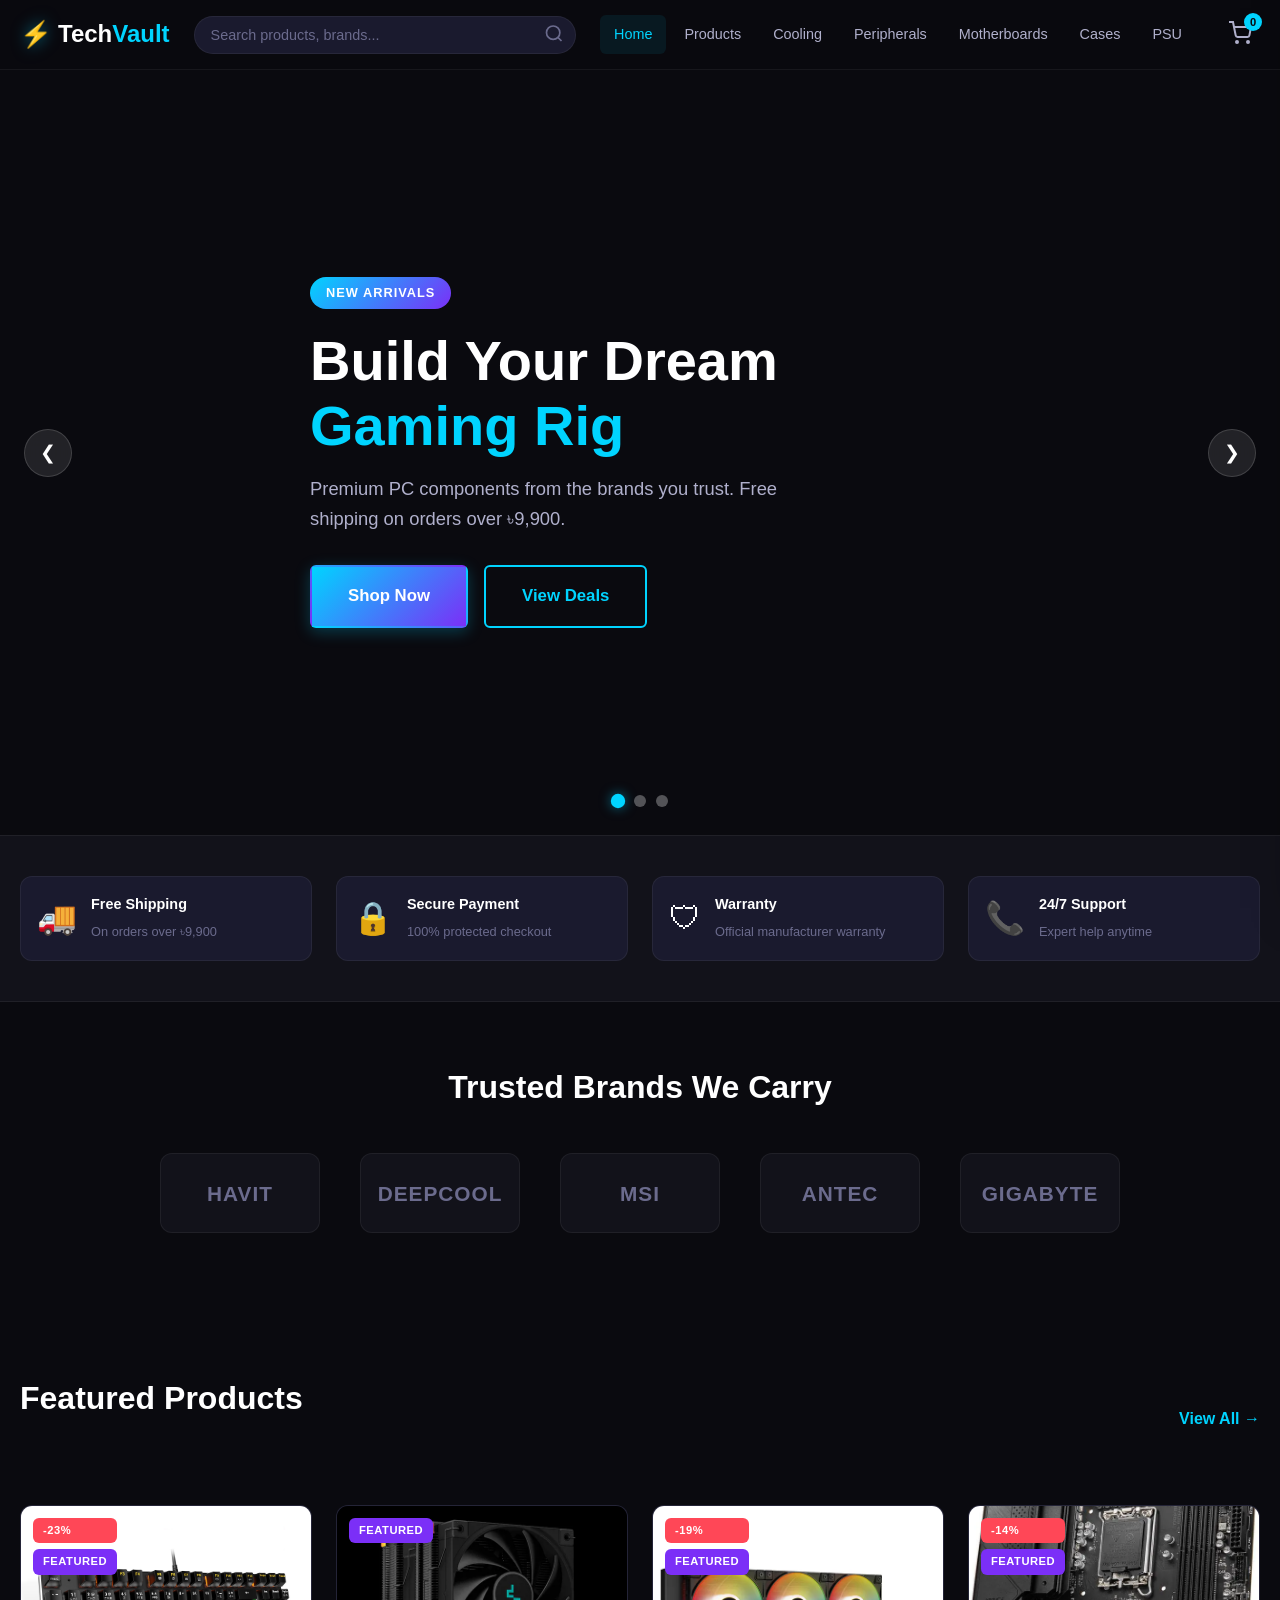
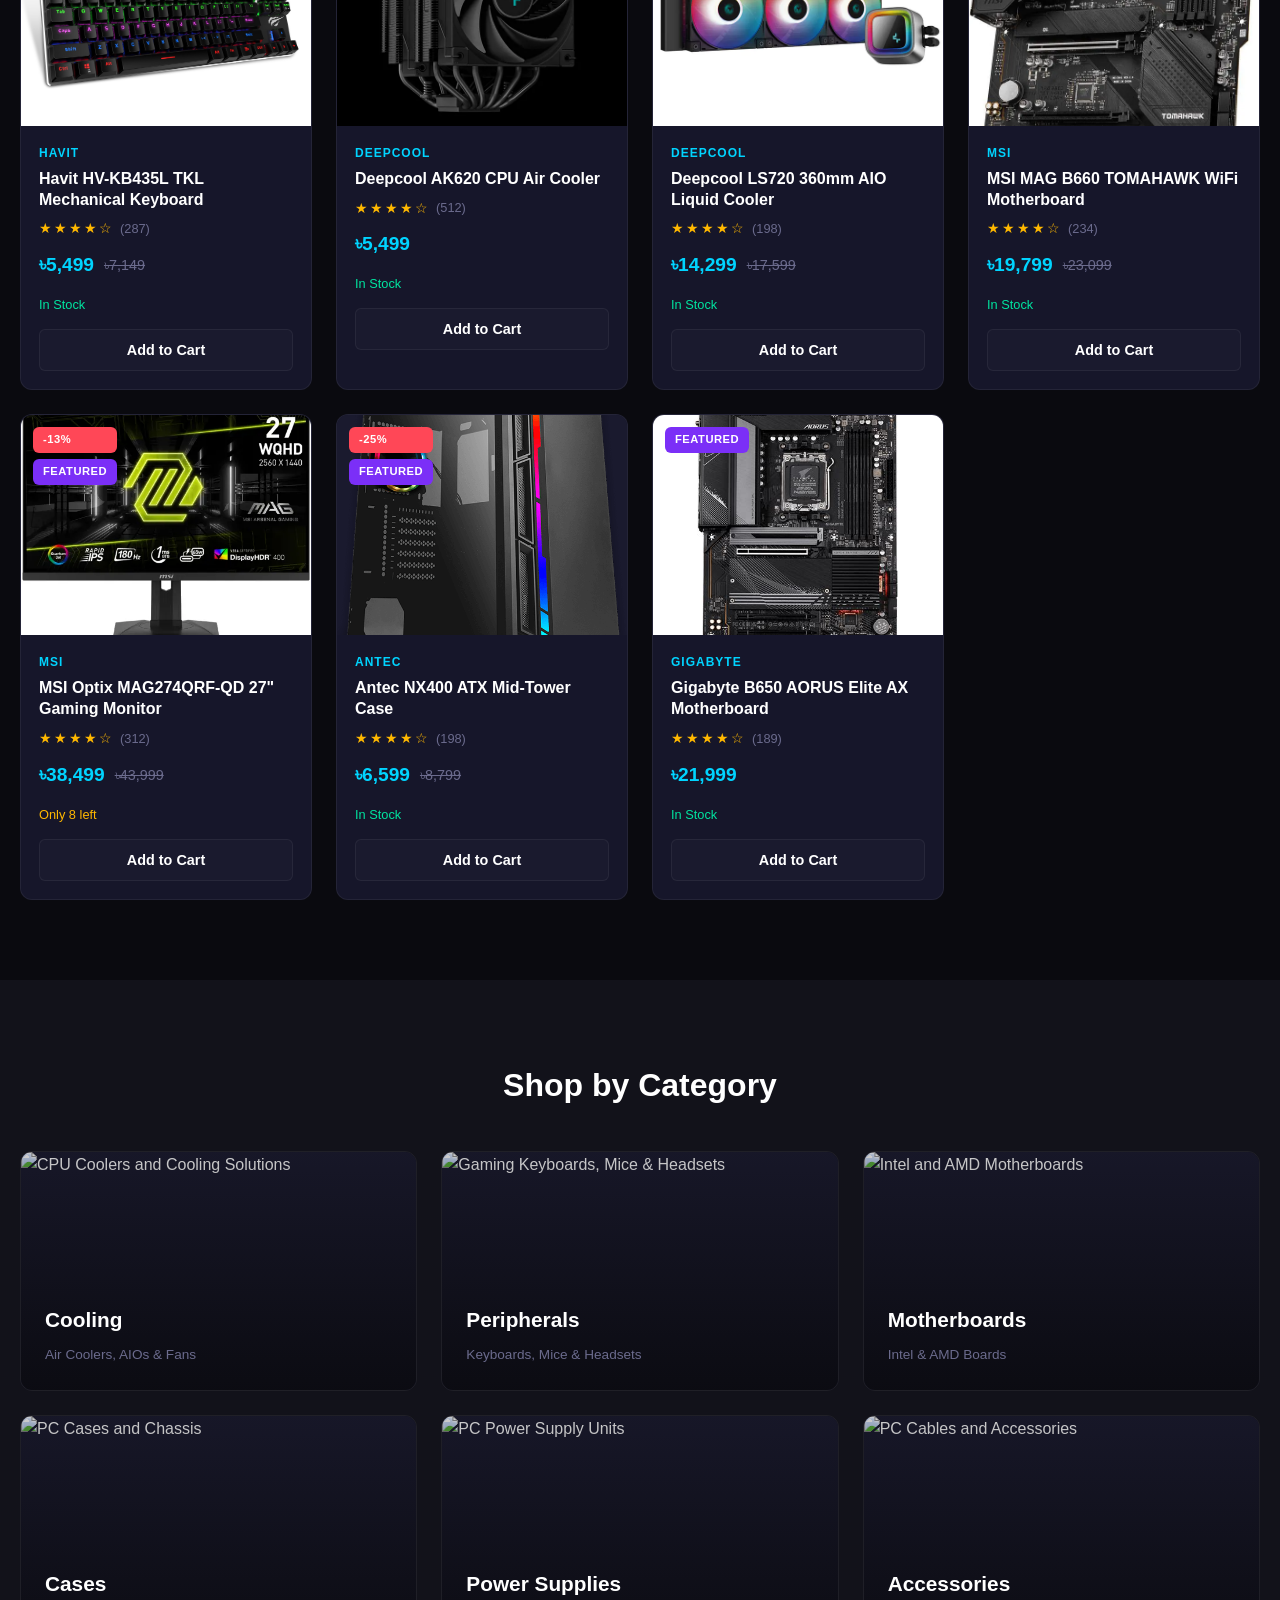
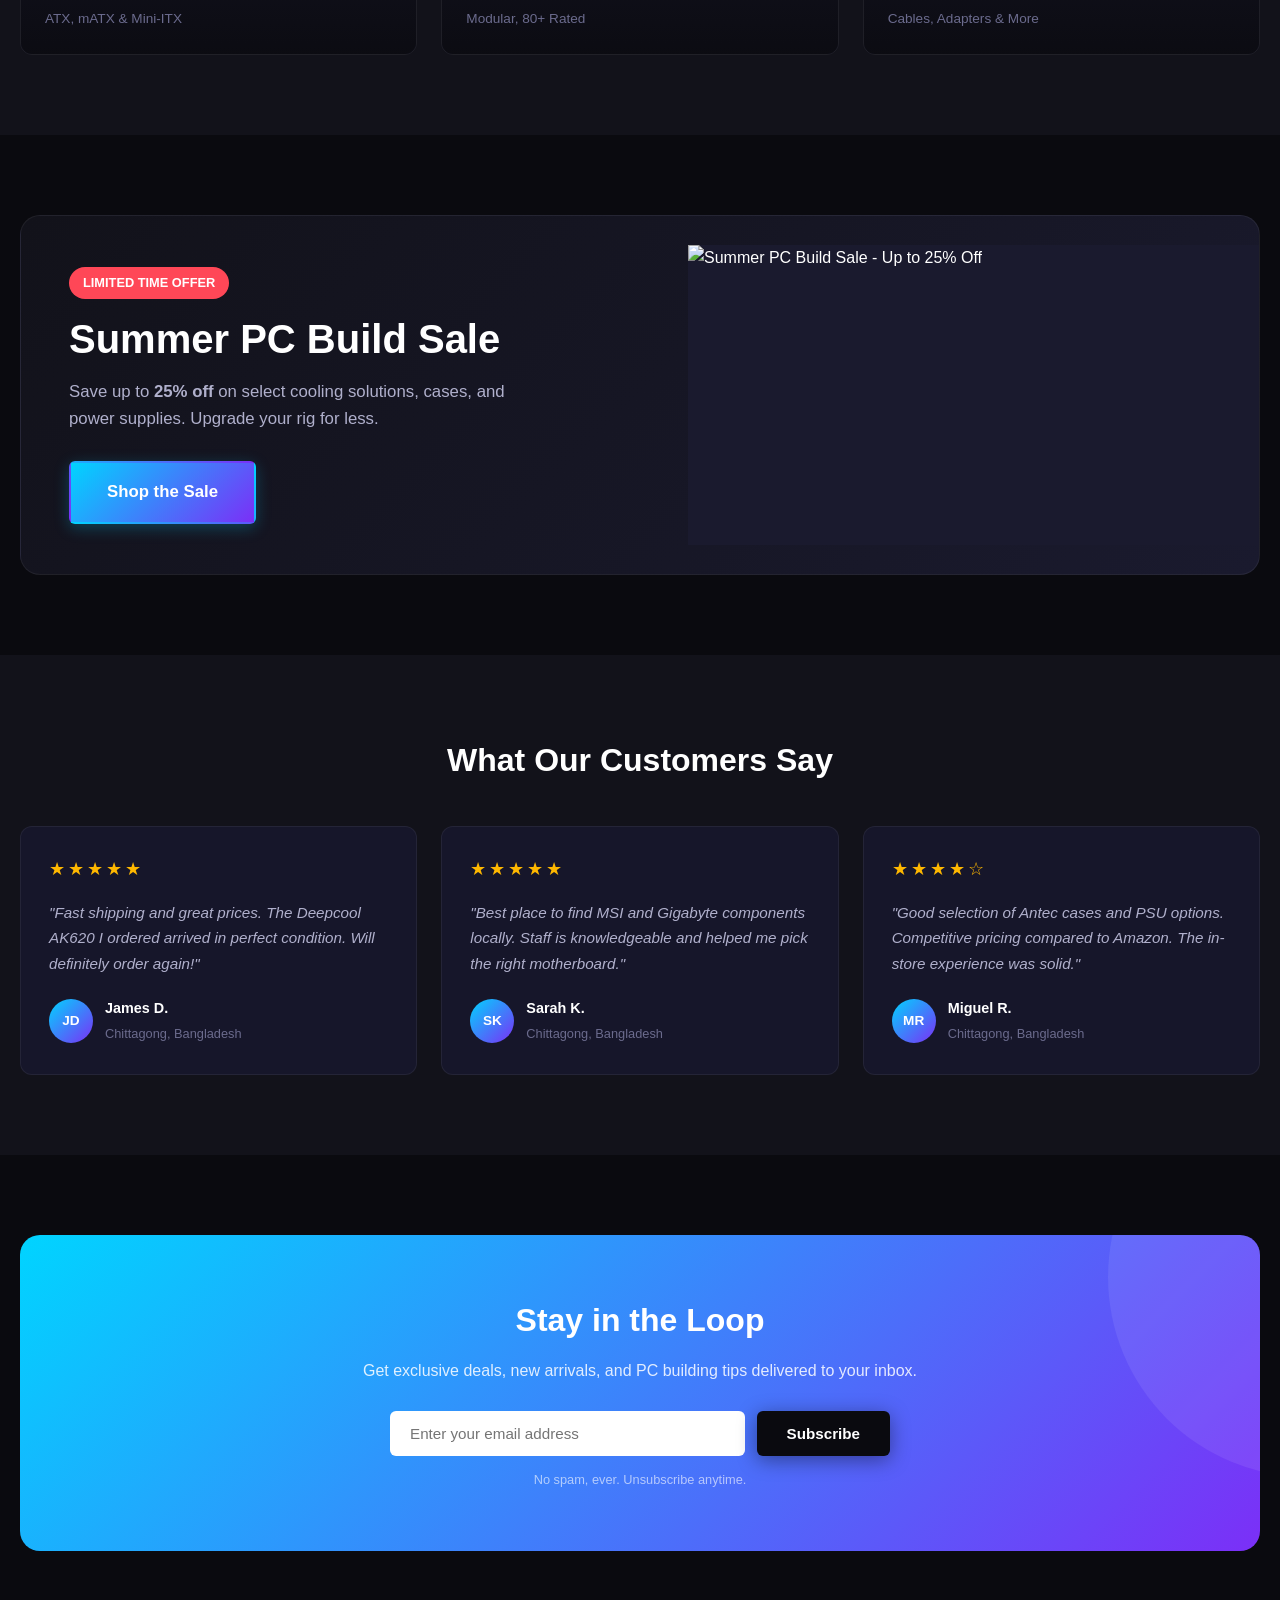
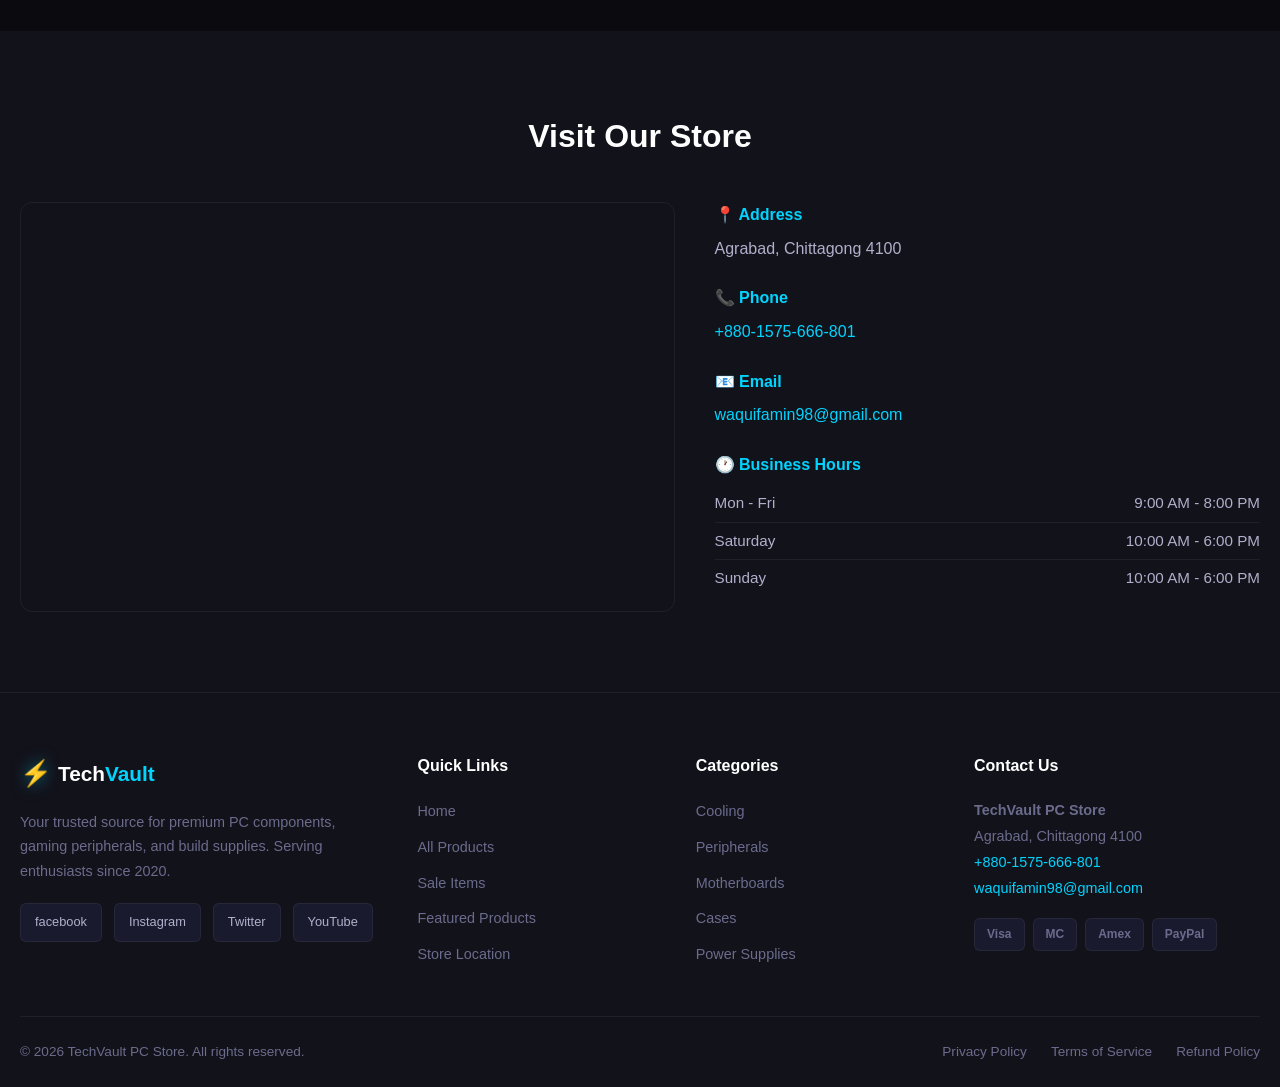
==== index.html @ 0accdb1c "Initial commit" ====
<!DOCTYPE html>
<html lang="en">
<head>
    <meta charset="UTF-8">
    <meta name="viewport" content="width=device-width, initial-scale=1.0">
    <meta http-equiv="X-UA-Compatible" content="ie=edge">

    <!-- ======================== SEO META TAGS ======================== -->
    <title>TechVault PC Store | Gaming Components, Peripherals & PC Parts</title>
    <meta name="description" content="Shop premium PC components, gaming peripherals, cooling solutions, motherboards, and power supplies from Havit, Deepcool, MSI, Antec & Gigabyte at TechVault. Free shipping on orders over ৳9,900.">
    <meta name="keywords" content="PC parts, gaming components, computer hardware, MSI, Gigabyte, Deepcool, Havit, Antec, motherboard, GPU, PSU, cooling, peripherals">
    <meta name="author" content="TechVault PC Store">
    <meta name="robots" content="index, follow">

    <!-- ======================== OPEN GRAPH / FACEBOOK ======================== -->
    <meta property="og:type" content="website">
    <meta property="og:url" content="https://www.techvaultstore.com/">
    <meta property="og:title" content="TechVault PC Store | Gaming Components & PC Parts">
    <meta property="og:description" content="Premium PC components and gaming hardware from top brands. Free shipping on orders over ৳9,900.">
    <meta property="og:image" content="https://picsum.photos/seed/og-banner/1200/630">

    <!-- ======================== TWITTER CARD ======================== -->
    <meta name="twitter:card" content="summary_large_image">
    <meta name="twitter:title" content="TechVault PC Store | Gaming Components & PC Parts">
    <meta name="twitter:description" content="Premium PC components and gaming hardware from top brands.">
    <meta name="twitter:image" content="https://picsum.photos/seed/og-banner/1200/630">

    <!-- ======================== CANONICAL URL ======================== -->
    <link rel="canonical" href="https://www.techvaultstore.com/">

    <!-- ======================== FAVICON ======================== -->
    <link rel="icon" type="image/png" href="images/favicon.png">

    <!-- ======================== STYLESHEET ======================== -->
    <link rel="stylesheet" href="style.css">

    <!-- ======================== SCHEMA.ORG JSON-LD ======================== -->
    <!-- Organization / LocalBusiness Schema -->
    <script type="application/ld+json">
    {
        "@context": "https://schema.org",
        "@type": "LocalBusiness",
        "name": "TechVault PC Store",
        "description": "Premium PC components and gaming hardware store",
        "url": "https://www.techvaultstore.com",
        "telephone": "+880-1575-666-801",
        "email": "waquifamin98@gmail.com",
        "address": {
            "@type": "PostalAddress",
            "streetAddress": "Agrabad, Chittagong 4100",
            "addressLocality": "Chittagong",
            "addressRegion": "Chittagong",
            "postalCode": "4100",
            "addressCountry": "BD"
        },
        "geo": {
            "@type": "GeoCoordinates",
            "latitude": 22.3569,
            "longitude": 91.7832
        },
        "openingHoursSpecification": [
            {
                "@type": "OpeningHoursSpecification",
                "dayOfWeek": ["Monday","Tuesday","Wednesday","Thursday","Friday"],
                "opens": "09:00",
                "closes": "20:00"
            },
            {
                "@type": "OpeningHoursSpecification",
                "dayOfWeek": ["Saturday","Sunday"],
                "opens": "10:00",
                "closes": "18:00"
            }
        ],
        "priceRange": "৳2,000 - ৳40,000",
        "image": "https://picsum.photos/seed/store-front/800/600",
        "sameAs": [
            "https://www.facebook.com/techvaultstore",
            "https://www.instagram.com/techvaultstore",
            "https://twitter.com/techvaultstore"
        ]
    }
    </script>

    <!-- BreadcrumbList Schema -->
    <script type="application/ld+json">
    {
        "@context": "https://schema.org",
        "@type": "BreadcrumbList",
        "itemListElement": [
            {
                "@type": "ListItem",
                "position": 1,
                "name": "Home",
                "item": "https://www.techvaultstore.com/"
            },
            {
                "@type": "ListItem",
                "position": 2,
                "name": "Products",
                "item": "https://www.techvaultstore.com/products.html"
            }
        ]
    }
    </script>

    <!-- Product Schema (examples for featured products) -->
    <script type="application/ld+json">
    [
        {
            "@context": "https://schema.org",
            "@type": "Product",
            "name": "MSI MAG B660 TOMAHAWK WiFi Motherboard",
            "brand": { "@type": "Brand", "name": "MSI" },
            "description": "Intel B660 ATX motherboard with DDR5 support, WiFi 6E, and 2.5G LAN",
            "image": "https://picsum.photos/seed/msi-b660/400/400",
            "offers": {
                "@type": "Offer",
                "price": "19799",
                "priceCurrency": "BDT",
                "availability": "https://schema.org/InStock"
            },
            "aggregateRating": {
                "@type": "AggregateRating",
                "ratingValue": "4.7",
                "reviewCount": "234"
            }
        },
        {
            "@context": "https://schema.org",
            "@type": "Product",
            "name": "Deepcool AK620 CPU Air Cooler",
            "brand": { "@type": "Brand", "name": "Deepcool" },
            "description": "High-performance dual-tower CPU air cooler with 260W TDP",
            "image": "https://picsum.photos/seed/dc-ak620/400/400",
            "offers": {
                "@type": "Offer",
                "price": "5499",
                "priceCurrency": "BDT",
                "availability": "https://schema.org/InStock"
            },
            "aggregateRating": {
                "@type": "AggregateRating",
                "ratingValue": "4.8",
                "reviewCount": "512"
            }
        }
    ]
    </script>
</head>
<body>

    <!-- ============================================================
         NAVBAR - Sticky navigation with logo, search, cart, and menu
         ============================================================ -->
    <header class="navbar" id="navbar">
        <div class="navbar__container">
            <!-- Logo -->
            <a href="index.html" class="navbar__logo">
                <span class="logo-icon">&#9889;</span>
                <span class="logo-text">Tech<span class="logo-accent">Vault</span></span>
            </a>

            <!-- Search Bar -->
            <div class="navbar__search" id="navSearch">
                <input type="text" id="searchInput" placeholder="Search products, brands..." autocomplete="off">
                <button class="search-btn" id="searchBtn" aria-label="Search">
                    <svg width="20" height="20" viewBox="0 0 24 24" fill="none" stroke="currentColor" stroke-width="2">
                        <circle cx="11" cy="11" r="8"/><line x1="21" y1="21" x2="16.65" y2="16.65"/>
                    </svg>
                </button>
                <!-- Live search results dropdown -->
                <div class="search-dropdown" id="searchDropdown"></div>
            </div>

            <!-- Navigation Links (desktop) -->
            <nav class="navbar__nav" id="mainNav">
                <a href="index.html" class="nav-link active">Home</a>
                <a href="products.html" class="nav-link">Products</a>
                <a href="products.html?cat=cooling" class="nav-link">Cooling</a>
                <a href="products.html?cat=peripherals" class="nav-link">Peripherals</a>
                <a href="products.html?cat=motherboards" class="nav-link">Motherboards</a>
                <a href="products.html?cat=cases" class="nav-link">Cases</a>
                <a href="products.html?cat=psu" class="nav-link">PSU</a>
            </nav>

            <!-- Right side: Cart + Mobile Toggle -->
            <div class="navbar__actions">
                <!-- Cart Icon -->
                <button class="cart-toggle" id="cartToggle" aria-label="Shopping Cart">
                    <svg width="24" height="24" viewBox="0 0 24 24" fill="none" stroke="currentColor" stroke-width="2">
                        <circle cx="9" cy="21" r="1"/><circle cx="20" cy="21" r="1"/>
                        <path d="M1 1h4l2.68 13.39a2 2 0 0 0 2 1.61h9.72a2 2 0 0 0 2-1.61L23 6H6"/>
                    </svg>
                    <span class="cart-count" id="cartCount">0</span>
                </button>

                <!-- Mobile Menu Toggle -->
                <button class="hamburger" id="hamburger" aria-label="Toggle menu">
                    <span></span><span></span><span></span>
                </button>
            </div>
        </div>

        <!-- Mobile Navigation Drawer -->
        <div class="mobile-nav" id="mobileNav">
            <a href="index.html" class="mobile-nav__link active">Home</a>
            <a href="products.html" class="mobile-nav__link">All Products</a>
            <a href="products.html?cat=cooling" class="mobile-nav__link">Cooling</a>
            <a href="products.html?cat=peripherals" class="mobile-nav__link">Peripherals</a>
            <a href="products.html?cat=motherboards" class="mobile-nav__link">Motherboards</a>
            <a href="products.html?cat=cases" class="mobile-nav__link">Cases</a>
            <a href="products.html?cat=psu" class="mobile-nav__link">Power Supplies</a>
        </div>
    </header>

    <!-- ============================================================
         CART DRAWER - Slide-in cart panel
         ============================================================ -->
    <div class="cart-overlay" id="cartOverlay"></div>
    <aside class="cart-drawer" id="cartDrawer">
        <div class="cart-drawer__header">
            <h3>Shopping Cart</h3>
            <button class="cart-drawer__close" id="cartClose" aria-label="Close cart">&times;</button>
        </div>
        <div class="cart-drawer__items" id="cartItems">
            <!-- Cart items rendered by JS -->
            <p class="cart-empty">Your cart is empty</p>
        </div>
        <div class="cart-drawer__footer" id="cartFooter" style="display:none;">
            <div class="cart-drawer__subtotal">
                <span>Subtotal:</span>
                <span id="cartSubtotal">৳0</span>
            </div>
            <a href="checkout.html" class="btn btn--primary btn--full">Proceed to Checkout</a>
            <button class="btn btn--outline btn--full" id="clearCartBtn">Clear Cart</button>
        </div>
    </aside>

    <!-- ============================================================
         MAIN CONTENT
         ============================================================ -->
    <main>

        <!-- ==================== HERO SECTION ==================== -->
        <section class="hero" id="hero">
            <div class="hero__carousel" id="heroCarousel">
                <!-- Slide 1 -->
                <div class="hero__slide active" data-slide="0">
                    <div class="hero__slide-bg" style="background-image: url('https://picsum.photos/seed/hero-gaming/1920/1080');"></div>
                    <div class="hero__overlay"></div>
                    <div class="hero__content container">
                        <span class="hero__badge">New Arrivals</span>
                        <h1 class="hero__title">Build Your Dream <span class="text-accent">Gaming Rig</span></h1>
                        <p class="hero__subtitle">Premium PC components from the brands you trust. Free shipping on orders over ৳9,900.</p>
                        <div class="hero__actions">
                            <a href="products.html" class="btn btn--primary btn--lg">Shop Now</a>
                            <a href="products.html?filter=sale" class="btn btn--outline btn--lg">View Deals</a>
                        </div>
                    </div>
                </div>
                <!-- Slide 2 -->
                <div class="hero__slide" data-slide="1">
                    <div class="hero__slide-bg" style="background-image: url('https://picsum.photos/seed/hero-cooling/1920/1080');"></div>
                    <div class="hero__overlay"></div>
                    <div class="hero__content container">
                        <span class="hero__badge">Hot Deals</span>
                        <h1 class="hero__title">Deepcool <span class="text-accent">Cooling Sale</span></h1>
                        <p class="hero__subtitle">Up to 30% off premium CPU coolers. Keep your build frosty.</p>
                        <div class="hero__actions">
                            <a href="products.html?cat=cooling" class="btn btn--primary btn--lg">Shop Cooling</a>
                        </div>
                    </div>
                </div>
                <!-- Slide 3 -->
                <div class="hero__slide" data-slide="2">
                    <div class="hero__slide-bg" style="background-image: url('https://picsum.photos/seed/hero-motherboard/1920/1080');"></div>
                    <div class="hero__overlay"></div>
                    <div class="hero__content container">
                        <span class="hero__badge">Featured Brand</span>
                        <h1 class="hero__title">MSI <span class="text-accent">Motherboards</span></h1>
                        <p class="hero__subtitle">Next-gen Intel & AMD boards with WiFi 6E, DDR5, and PCIe 5.0.</p>
                        <div class="hero__actions">
                            <a href="products.html?brand=MSI&cat=motherboards" class="btn btn--primary btn--lg">Explore MSI</a>
                        </div>
                    </div>
                </div>
            </div>

            <!-- Carousel Controls -->
            <button class="hero__arrow hero__arrow--prev" id="heroPrev" aria-label="Previous slide">&#10094;</button>
            <button class="hero__arrow hero__arrow--next" id="heroNext" aria-label="Next slide">&#10095;</button>

            <!-- Dots -->
            <div class="hero__dots" id="heroDots">
                <button class="hero__dot active" data-slide="0" aria-label="Go to slide 1"></button>
                <button class="hero__dot" data-slide="1" aria-label="Go to slide 2"></button>
                <button class="hero__dot" data-slide="2" aria-label="Go to slide 3"></button>
            </div>
        </section>

        <!-- ==================== TRUST BADGES ==================== -->
        <section class="trust-badges">
            <div class="container">
                <div class="trust-badges__grid">
                    <div class="trust-badge">
                        <div class="trust-badge__icon">&#128666;</div>
                        <div class="trust-badge__text">
                            <strong>Free Shipping</strong>
                            <span>On orders over ৳9,900</span>
                        </div>
                    </div>
                    <div class="trust-badge">
                        <div class="trust-badge__icon">&#128274;</div>
                        <div class="trust-badge__text">
                            <strong>Secure Payment</strong>
                            <span>100% protected checkout</span>
                        </div>
                    </div>
                    <div class="trust-badge">
                        <div class="trust-badge__icon">&#128737;</div>
                        <div class="trust-badge__text">
                            <strong>Warranty</strong>
                            <span>Official manufacturer warranty</span>
                        </div>
                    </div>
                    <div class="trust-badge">
                        <div class="trust-badge__icon">&#128222;</div>
                        <div class="trust-badge__text">
                            <strong>24/7 Support</strong>
                            <span>Expert help anytime</span>
                        </div>
                    </div>
                </div>
            </div>
        </section>

        <!-- ==================== FEATURED BRANDS STRIP ==================== -->
        <section class="brands-strip">
            <div class="container">
                <h2 class="section-title text-center">Trusted Brands We Carry</h2>
                <div class="brands-strip__logos">
                    <a href="products.html?brand=Havit" class="brand-logo" title="Havit Products">
                        <span>Havit</span>
                    </a>
                    <a href="products.html?brand=Deepcool" class="brand-logo" title="Deepcool Products">
                        <span>Deepcool</span>
                    </a>
                    <a href="products.html?brand=MSI" class="brand-logo" title="MSI Products">
                        <span>MSI</span>
                    </a>
                    <a href="products.html?brand=Antec" class="brand-logo" title="Antec Products">
                        <span>Antec</span>
                    </a>
                    <a href="products.html?brand=Gigabyte" class="brand-logo" title="Gigabyte Products">
                        <span>Gigabyte</span>
                    </a>
                </div>
            </div>
        </section>

        <!-- ==================== FEATURED PRODUCTS ==================== -->
        <section class="featured-products" id="featuredProducts">
            <div class="container">
                <div class="section-header">
                    <h2 class="section-title">Featured Products</h2>
                    <a href="products.html" class="section-link">View All &rarr;</a>
                </div>
                <div class="products-grid" id="featuredGrid">
                    <!-- Products injected by JavaScript from localStorage data -->
                </div>
            </div>
        </section>

        <!-- ==================== CATEGORIES SHOWCASE ==================== -->
        <section class="categories" id="categories">
            <div class="container">
                <h2 class="section-title text-center">Shop by Category</h2>
                <div class="categories__grid">
                    <a href="products.html?cat=cooling" class="category-card">
                        <div class="category-card__img">
                            <img src="https://picsum.photos/seed/cat-cooling/600/400" alt="CPU Coolers and Cooling Solutions" loading="lazy">
                        </div>
                        <div class="category-card__info">
                            <h3>Cooling</h3>
                            <span>Air Coolers, AIOs & Fans</span>
                        </div>
                    </a>
                    <a href="products.html?cat=peripherals" class="category-card">
                        <div class="category-card__img">
                            <img src="https://picsum.photos/seed/cat-periph/600/400" alt="Gaming Keyboards, Mice & Headsets" loading="lazy">
                        </div>
                        <div class="category-card__info">
                            <h3>Peripherals</h3>
                            <span>Keyboards, Mice & Headsets</span>
                        </div>
                    </a>
                    <a href="products.html?cat=motherboards" class="category-card">
                        <div class="category-card__img">
                            <img src="https://picsum.photos/seed/cat-mobo/600/400" alt="Intel and AMD Motherboards" loading="lazy">
                        </div>
                        <div class="category-card__info">
                            <h3>Motherboards</h3>
                            <span>Intel & AMD Boards</span>
                        </div>
                    </a>
                    <a href="products.html?cat=cases" class="category-card">
                        <div class="category-card__img">
                            <img src="https://picsum.photos/seed/cat-cases/600/400" alt="PC Cases and Chassis" loading="lazy">
                        </div>
                        <div class="category-card__info">
                            <h3>Cases</h3>
                            <span>ATX, mATX & Mini-ITX</span>
                        </div>
                    </a>
                    <a href="products.html?cat=psu" class="category-card">
                        <div class="category-card__img">
                            <img src="https://picsum.photos/seed/cat-psu/600/400" alt="PC Power Supply Units" loading="lazy">
                        </div>
                        <div class="category-card__info">
                            <h3>Power Supplies</h3>
                            <span>Modular, 80+ Rated</span>
                        </div>
                    </a>
                    <a href="products.html?cat=cables" class="category-card">
                        <div class="category-card__img">
                            <img src="https://picsum.photos/seed/cat-access/600/400" alt="PC Cables and Accessories" loading="lazy">
                        </div>
                        <div class="category-card__info">
                            <h3>Accessories</h3>
                            <span>Cables, Adapters & More</span>
                        </div>
                    </a>
                </div>
            </div>
        </section>

        <!-- ==================== SPECIAL OFFERS BANNER ==================== -->
        <section class="promo-banner" id="promoBanner">
            <div class="container">
                <div class="promo-banner__card">
                    <div class="promo-banner__content">
                        <span class="promo-banner__badge">Limited Time Offer</span>
                        <h2 class="promo-banner__title">Summer PC Build Sale</h2>
                        <p class="promo-banner__text">Save up to <strong>25% off</strong> on select cooling solutions, cases, and power supplies. Upgrade your rig for less.</p>
                        <a href="products.html?filter=sale" class="btn btn--primary btn--lg">Shop the Sale</a>
                    </div>
                    <div class="promo-banner__image">
                        <img src="https://picsum.photos/seed/promo-sale/800/500" alt="Summer PC Build Sale - Up to 25% Off" loading="lazy">
                    </div>
                </div>
            </div>
        </section>

        <!-- ==================== TESTIMONIALS ==================== -->
        <section class="testimonials" id="testimonials">
            <div class="container">
                <h2 class="section-title text-center">What Our Customers Say</h2>
                <div class="testimonials__grid">
                    <article class="testimonial-card">
                        <div class="testimonial-card__stars">&#9733;&#9733;&#9733;&#9733;&#9733;</div>
                        <p class="testimonial-card__text">"Fast shipping and great prices. The Deepcool AK620 I ordered arrived in perfect condition. Will definitely order again!"</p>
                        <div class="testimonial-card__author">
                            <div class="testimonial-card__avatar">JD</div>
                            <div>
                                <strong>James D.</strong>
                                <span>Chittagong, Bangladesh</span>
                            </div>
                        </div>
                    </article>
                    <article class="testimonial-card">
                        <div class="testimonial-card__stars">&#9733;&#9733;&#9733;&#9733;&#9733;</div>
                        <p class="testimonial-card__text">"Best place to find MSI and Gigabyte components locally. Staff is knowledgeable and helped me pick the right motherboard."</p>
                        <div class="testimonial-card__author">
                            <div class="testimonial-card__avatar">SK</div>
                            <div>
                                <strong>Sarah K.</strong>
                                <span>Chittagong, Bangladesh</span>
                            </div>
                        </div>
                    </article>
                    <article class="testimonial-card">
                        <div class="testimonial-card__stars">&#9733;&#9733;&#9733;&#9733;&#9734;</div>
                        <p class="testimonial-card__text">"Good selection of Antec cases and PSU options. Competitive pricing compared to Amazon. The in-store experience was solid."</p>
                        <div class="testimonial-card__author">
                            <div class="testimonial-card__avatar">MR</div>
                            <div>
                                <strong>Miguel R.</strong>
                                <span>Chittagong, Bangladesh</span>
                            </div>
                        </div>
                    </article>
                </div>
            </div>
        </section>

        <!-- ==================== NEWSLETTER ==================== -->
        <section class="newsletter" id="newsletter">
            <div class="container">
                <div class="newsletter__card">
                    <h2 class="newsletter__title">Stay in the Loop</h2>
                    <p class="newsletter__text">Get exclusive deals, new arrivals, and PC building tips delivered to your inbox.</p>
                    <form class="newsletter__form" id="newsletterForm">
                        <input type="email" placeholder="Enter your email address" required id="newsletterEmail">
                        <button type="submit" class="btn btn--primary">Subscribe</button>
                    </form>
                    <p class="newsletter__disclaimer">No spam, ever. Unsubscribe anytime.</p>
                </div>
            </div>
        </section>

        <!-- ==================== STORE LOCATION ==================== -->
        <section class="store-location" id="storeLocation">
            <div class="container">
                <h2 class="section-title text-center">Visit Our Store</h2>
                <div class="store-location__grid">
                    <div class="store-location__map">
                        <iframe 
                            src="https://www.google.com/maps/embed?pb=!1m18!1m12!1m3!1d3666.5!2d91.7832!3d22.3569!2m3!1f0!2f0!3f0!3m2!1i1024!2i768!4f13.1!3m3!1m2!1s0x0%3A0x0!2zMjLCsDIxJzI0LjgiTiA5McKwNDcnMDAuMCJF!5e0!3m2!1sen!2sbd!4v1" 
                            width="100%" 
                            height="400" 
                            style="border:0; border-radius: 12px;" 
                            allowfullscreen="" 
                            loading="lazy" 
                            referrerpolicy="no-referrer-when-downgrade"
                            title="TechVault PC Store Location - Agrabad, Chittagong 4100">
                        </iframe>
                    </div>
                    <div class="store-location__info">
                        <div class="store-info-item">
                            <h3>&#128205; Address</h3>
                            <p>Agrabad, Chittagong 4100</p>
                        </div>
                        <div class="store-info-item">
                            <h3>&#128222; Phone</h3>
                            <p><a href="tel:+8801575666801">+880-1575-666-801</a></p>
                        </div>
                        <div class="store-info-item">
                            <h3>&#128231; Email</h3>
                            <p><a href="mailto:waquifamin98@gmail.com">waquifamin98@gmail.com</a></p>
                        </div>
                        <div class="store-info-item">
                            <h3>&#128336; Business Hours</h3>
                            <ul class="hours-list">
                                <li><span>Mon - Fri</span><span>9:00 AM - 8:00 PM</span></li>
                                <li><span>Saturday</span><span>10:00 AM - 6:00 PM</span></li>
                                <li><span>Sunday</span><span>10:00 AM - 6:00 PM</span></li>
                            </ul>
                        </div>
                    </div>
                </div>
            </div>
        </section>

    </main>

    <!-- ============================================================
         FOOTER
         ============================================================ -->
    <footer class="footer">
        <div class="container">
            <div class="footer__grid">
                <!-- Company Info -->
                <div class="footer__col">
                    <a href="index.html" class="footer__logo">
                        <span class="logo-icon">&#9889;</span>
                        <span class="logo-text">Tech<span class="logo-accent">Vault</span></span>
                    </a>
                    <p class="footer__desc">Your trusted source for premium PC components, gaming peripherals, and build supplies. Serving enthusiasts since 2020.</p>
                    <div class="footer__social">
                        <a href="#" class="social-link" aria-label="Facebook">&#102;acebook</a>
                        <a href="#" class="social-link" aria-label="Instagram">Instagram</a>
                        <a href="#" class="social-link" aria-label="Twitter">Twitter</a>
                        <a href="#" class="social-link" aria-label="YouTube">YouTube</a>
                    </div>
                </div>

                <!-- Quick Links -->
                <div class="footer__col">
                    <h4>Quick Links</h4>
                    <ul>
                        <li><a href="index.html">Home</a></li>
                        <li><a href="products.html">All Products</a></li>
                        <li><a href="products.html?filter=sale">Sale Items</a></li>
                        <li><a href="products.html?filter=featured">Featured Products</a></li>
                        <li><a href="#storeLocation">Store Location</a></li>
                    </ul>
                </div>

                <!-- Categories -->
                <div class="footer__col">
                    <h4>Categories</h4>
                    <ul>
                        <li><a href="products.html?cat=cooling">Cooling</a></li>
                        <li><a href="products.html?cat=peripherals">Peripherals</a></li>
                        <li><a href="products.html?cat=motherboards">Motherboards</a></li>
                        <li><a href="products.html?cat=cases">Cases</a></li>
                        <li><a href="products.html?cat=psu">Power Supplies</a></li>
                    </ul>
                </div>

                <!-- Contact / NAP -->
                <div class="footer__col">
                    <h4>Contact Us</h4>
                    <address class="footer__address">
                        <p><strong>TechVault PC Store</strong></p>
                        <p>Agrabad, Chittagong 4100</p>
                        <p><a href="tel:+8801575666801">+880-1575-666-801</a></p>
                        <p><a href="mailto:waquifamin98@gmail.com">waquifamin98@gmail.com</a></p>
                    </address>
                    <div class="footer__payment">
                        <span class="payment-icon">Visa</span>
                        <span class="payment-icon">MC</span>
                        <span class="payment-icon">Amex</span>
                        <span class="payment-icon">PayPal</span>
                    </div>
                </div>
            </div>

            <div class="footer__bottom">
                <p>&copy; 2026 TechVault PC Store. All rights reserved.</p>
                <div class="footer__legal">
                    <a href="#">Privacy Policy</a>
                    <a href="#">Terms of Service</a>
                    <a href="#">Refund Policy</a>
                </div>
            </div>
        </div>
    </footer>

    <!-- ======================== JAVASCRIPT ======================== -->
    <script src="script.js"></script>
</body>
</html>
---- style.css ----
/* ============================================================
   TechVault PC Store - Main Stylesheet
   Dark mode primary with neon/accent color highlights
   ============================================================ */

/* ======================== CSS CUSTOM PROPERTIES ======================== */
:root {
    /* Primary dark palette */
    --bg-primary: #0a0a0f;
    --bg-secondary: #12121a;
    --bg-tertiary: #1a1a2e;
    --bg-card: #16162a;
    --bg-card-hover: #1e1e3a;

    /* Accent / Neon colors */
    --accent-primary: #00d4ff;     /* Electric blue */
    --accent-secondary: #7b2ff7;   /* Purple */
    --accent-tertiary: #00e5a0;    /* Teal/green */
    --accent-gradient: linear-gradient(135deg, #00d4ff, #7b2ff7);
    --accent-glow: 0 0 20px rgba(0, 212, 255, 0.3);

    /* Text */
    --text-primary: #ffffff;
    --text-secondary: #b0b0cc;
    --text-muted: #6b6b8d;
    --text-accent: var(--accent-primary);

    /* Functional */
    --success: #00e5a0;
    --warning: #ffb800;
    --danger: #ff4757;
    --info: #00d4ff;

    /* Borders */
    --border-color: rgba(255, 255, 255, 0.06);
    --border-hover: rgba(0, 212, 255, 0.3);

    /* Spacing */
    --section-padding: 80px 0;
    --container-max: 1280px;
    --nav-height: 70px;

    /* Transitions */
    --transition-fast: 0.2s ease;
    --transition-medium: 0.3s ease;
    --transition-slow: 0.5s ease;

    /* Shadows */
    --shadow-sm: 0 2px 8px rgba(0, 0, 0, 0.3);
    --shadow-md: 0 4px 20px rgba(0, 0, 0, 0.4);
    --shadow-lg: 0 8px 40px rgba(0, 0, 0, 0.5);
    --shadow-glow: 0 0 30px rgba(0, 212, 255, 0.15);

    /* Border radius */
    --radius-sm: 6px;
    --radius-md: 12px;
    --radius-lg: 20px;
    --radius-full: 50%;
}

/* ======================== RESET & BASE ======================== */
*,
*::before,
*::after {
    margin: 0;
    padding: 0;
    box-sizing: border-box;
}

html {
    scroll-behavior: smooth;
    font-size: 16px;
}

body {
    font-family: 'Segoe UI', -apple-system, BlinkMacSystemFont, Roboto, Oxygen, Ubuntu, sans-serif;
    background-color: var(--bg-primary);
    color: var(--text-primary);
    line-height: 1.6;
    overflow-x: hidden;
    -webkit-font-smoothing: antialiased;
}

a {
    text-decoration: none;
    color: inherit;
    transition: color var(--transition-fast);
}

img {
    max-width: 100%;
    height: auto;
    display: block;
}

ul {
    list-style: none;
}

button {
    cursor: pointer;
    border: none;
    background: none;
    font-family: inherit;
    color: inherit;
}

input, textarea {
    font-family: inherit;
    font-size: inherit;
}

/* ======================== UTILITY CLASSES ======================== */
.container {
    max-width: var(--container-max);
    margin: 0 auto;
    padding: 0 20px;
    width: 100%;
}

.text-center { text-align: center; }
.text-accent { color: var(--accent-primary); }

.section-title {
    font-size: 2rem;
    font-weight: 700;
    margin-bottom: 40px;
    position: relative;
}

.section-header {
    display: flex;
    justify-content: space-between;
    align-items: center;
    margin-bottom: 40px;
    flex-wrap: wrap;
    gap: 12px;
}

.section-link {
    color: var(--accent-primary);
    font-weight: 600;
    transition: all var(--transition-fast);
}

.section-link:hover {
    color: var(--accent-secondary);
    transform: translateX(4px);
}

/* ======================== BUTTONS ======================== */
.btn {
    display: inline-flex;
    align-items: center;
    justify-content: center;
    padding: 12px 28px;
    border-radius: var(--radius-sm);
    font-weight: 600;
    font-size: 0.95rem;
    transition: all var(--transition-medium);
    border: 2px solid transparent;
    cursor: pointer;
    text-align: center;
    gap: 8px;
}

.btn--primary {
    background: var(--accent-gradient);
    color: #fff;
    border-color: transparent;
    box-shadow: 0 4px 15px rgba(0, 212, 255, 0.25);
}

.btn--primary:hover {
    transform: translateY(-2px);
    box-shadow: 0 6px 25px rgba(0, 212, 255, 0.4);
}

.btn--outline {
    background: transparent;
    color: var(--accent-primary);
    border-color: var(--accent-primary);
}

.btn--outline:hover {
    background: var(--accent-primary);
    color: var(--bg-primary);
    transform: translateY(-2px);
    box-shadow: var(--accent-glow);
}

.btn--sm {
    padding: 8px 18px;
    font-size: 0.85rem;
}

.btn--lg {
    padding: 16px 36px;
    font-size: 1.05rem;
}

.btn--full {
    width: 100%;
}

/* ======================== NAVBAR ======================== */
.navbar {
    position: fixed;
    top: 0;
    left: 0;
    right: 0;
    height: var(--nav-height);
    background: rgba(10, 10, 15, 0.92);
    backdrop-filter: blur(20px);
    -webkit-backdrop-filter: blur(20px);
    border-bottom: 1px solid var(--border-color);
    z-index: 1000;
    transition: all var(--transition-medium);
}

.navbar.scrolled {
    background: rgba(10, 10, 15, 0.98);
    box-shadow: var(--shadow-md);
}

.navbar__container {
    max-width: var(--container-max);
    margin: 0 auto;
    padding: 0 20px;
    height: 100%;
    display: flex;
    align-items: center;
    gap: 24px;
}

/* Logo */
.navbar__logo {
    display: flex;
    align-items: center;
    gap: 6px;
    font-size: 1.5rem;
    font-weight: 800;
    white-space: nowrap;
    flex-shrink: 0;
}

.logo-icon {
    font-size: 1.6rem;
    filter: drop-shadow(0 0 8px rgba(0, 212, 255, 0.5));
}

.logo-accent {
    color: var(--accent-primary);
}

/* Search */
.navbar__search {
    position: relative;
    flex: 1;
    max-width: 450px;
}

.navbar__search input {
    width: 100%;
    padding: 10px 44px 10px 16px;
    border-radius: var(--radius-lg);
    border: 1px solid var(--border-color);
    background: var(--bg-tertiary);
    color: var(--text-primary);
    font-size: 0.9rem;
    transition: all var(--transition-fast);
    outline: none;
}

.navbar__search input:focus {
    border-color: var(--accent-primary);
    box-shadow: 0 0 0 3px rgba(0, 212, 255, 0.1);
}

.navbar__search input::placeholder {
    color: var(--text-muted);
}

.search-btn {
    position: absolute;
    right: 4px;
    top: 50%;
    transform: translateY(-50%);
    padding: 8px;
    color: var(--text-muted);
    transition: color var(--transition-fast);
}

.search-btn:hover {
    color: var(--accent-primary);
}

/* Search Dropdown */
.search-dropdown {
    position: absolute;
    top: calc(100% + 8px);
    left: 0;
    right: 0;
    background: var(--bg-secondary);
    border: 1px solid var(--border-color);
    border-radius: var(--radius-md);
    box-shadow: var(--shadow-lg);
    max-height: 400px;
    overflow-y: auto;
    display: none;
    z-index: 1001;
}

.search-dropdown.active {
    display: block;
}

.search-dropdown__item {
    display: flex;
    align-items: center;
    gap: 12px;
    padding: 12px 16px;
    border-bottom: 1px solid var(--border-color);
    transition: background var(--transition-fast);
    cursor: pointer;
}

.search-dropdown__item:hover {
    background: var(--bg-tertiary);
}

.search-dropdown__item:last-child {
    border-bottom: none;
}

.search-dropdown__img {
    width: 48px;
    height: 48px;
    border-radius: var(--radius-sm);
    object-fit: cover;
    background: var(--bg-tertiary);
}

.search-dropdown__info h4 {
    font-size: 0.9rem;
    margin-bottom: 2px;
}

.search-dropdown__info span {
    font-size: 0.8rem;
    color: var(--accent-primary);
    font-weight: 600;
}

.search-dropdown__no-results {
    padding: 20px;
    text-align: center;
    color: var(--text-muted);
}

/* Nav Links */
.navbar__nav {
    display: flex;
    align-items: center;
    gap: 4px;
}

.nav-link {
    padding: 8px 14px;
    font-size: 0.9rem;
    font-weight: 500;
    color: var(--text-secondary);
    border-radius: var(--radius-sm);
    transition: all var(--transition-fast);
    white-space: nowrap;
}

.nav-link:hover,
.nav-link.active {
    color: var(--accent-primary);
    background: rgba(0, 212, 255, 0.08);
}

/* Cart & Hamburger */
.navbar__actions {
    display: flex;
    align-items: center;
    gap: 12px;
    flex-shrink: 0;
}

.cart-toggle {
    position: relative;
    padding: 8px;
    color: var(--text-secondary);
    transition: color var(--transition-fast);
}

.cart-toggle:hover {
    color: var(--accent-primary);
}

.cart-count {
    position: absolute;
    top: 0;
    right: -2px;
    background: var(--accent-primary);
    color: var(--bg-primary);
    font-size: 0.7rem;
    font-weight: 700;
    width: 18px;
    height: 18px;
    border-radius: var(--radius-full);
    display: flex;
    align-items: center;
    justify-content: center;
}

/* Hamburger */
.hamburger {
    display: none;
    flex-direction: column;
    gap: 5px;
    padding: 8px;
}

.hamburger span {
    display: block;
    width: 22px;
    height: 2px;
    background: var(--text-primary);
    transition: all var(--transition-medium);
    border-radius: 2px;
}

.hamburger.active span:nth-child(1) {
    transform: rotate(45deg) translate(5px, 5px);
}

.hamburger.active span:nth-child(2) {
    opacity: 0;
}

.hamburger.active span:nth-child(3) {
    transform: rotate(-45deg) translate(5px, -5px);
}

/* Mobile Nav */
.mobile-nav {
    display: none;
    flex-direction: column;
    padding: 0 20px 20px;
    background: rgba(10, 10, 15, 0.98);
}

.mobile-nav.active {
    display: flex;
}

.mobile-nav__link {
    padding: 14px 0;
    font-size: 1rem;
    color: var(--text-secondary);
    border-bottom: 1px solid var(--border-color);
    transition: all var(--transition-fast);
}

.mobile-nav__link:hover,
.mobile-nav__link.active {
    color: var(--accent-primary);
    padding-left: 12px;
}

/* ======================== CART DRAWER ======================== */
.cart-overlay {
    position: fixed;
    inset: 0;
    background: rgba(0, 0, 0, 0.6);
    z-index: 2000;
    opacity: 0;
    visibility: hidden;
    transition: all var(--transition-medium);
}

.cart-overlay.active {
    opacity: 1;
    visibility: visible;
}

.cart-drawer {
    position: fixed;
    top: 0;
    right: -420px;
    width: 400px;
    max-width: 90vw;
    height: 100vh;
    background: var(--bg-secondary);
    z-index: 2001;
    display: flex;
    flex-direction: column;
    transition: right var(--transition-medium);
    box-shadow: var(--shadow-lg);
}

.cart-drawer.active {
    right: 0;
}

.cart-drawer__header {
    display: flex;
    justify-content: space-between;
    align-items: center;
    padding: 20px 24px;
    border-bottom: 1px solid var(--border-color);
}

.cart-drawer__header h3 {
    font-size: 1.2rem;
    font-weight: 700;
}

.cart-drawer__close {
    font-size: 1.8rem;
    color: var(--text-muted);
    transition: color var(--transition-fast);
}

.cart-drawer__close:hover {
    color: var(--danger);
}

.cart-drawer__items {
    flex: 1;
    overflow-y: auto;
    padding: 16px 24px;
}

.cart-empty {
    text-align: center;
    color: var(--text-muted);
    padding: 40px 0;
}

.cart-item {
    display: flex;
    gap: 14px;
    padding: 14px 0;
    border-bottom: 1px solid var(--border-color);
}

.cart-item__img {
    width: 64px;
    height: 64px;
    border-radius: var(--radius-sm);
    object-fit: cover;
    background: var(--bg-tertiary);
    flex-shrink: 0;
}

.cart-item__details {
    flex: 1;
}

.cart-item__name {
    font-size: 0.9rem;
    font-weight: 600;
    margin-bottom: 4px;
}

.cart-item__price {
    color: var(--accent-primary);
    font-weight: 600;
    font-size: 0.9rem;
}

.cart-item__qty {
    display: flex;
    align-items: center;
    gap: 8px;
    margin-top: 8px;
}

.cart-item__qty button {
    width: 28px;
    height: 28px;
    border-radius: var(--radius-sm);
    border: 1px solid var(--border-color);
    color: var(--text-secondary);
    font-size: 1rem;
    display: flex;
    align-items: center;
    justify-content: center;
    transition: all var(--transition-fast);
    background: var(--bg-tertiary);
}

.cart-item__qty button:hover {
    border-color: var(--accent-primary);
    color: var(--accent-primary);
}

.cart-item__qty span {
    font-weight: 600;
    min-width: 24px;
    text-align: center;
}

.cart-item__remove {
    color: var(--text-muted);
    font-size: 1.2rem;
    align-self: flex-start;
    transition: color var(--transition-fast);
    padding: 4px;
}

.cart-item__remove:hover {
    color: var(--danger);
}

.cart-drawer__footer {
    padding: 20px 24px;
    border-top: 1px solid var(--border-color);
    display: flex;
    flex-direction: column;
    gap: 10px;
}

.cart-drawer__subtotal {
    display: flex;
    justify-content: space-between;
    font-size: 1.1rem;
    font-weight: 700;
    margin-bottom: 8px;
}

.cart-drawer__subtotal span:last-child {
    color: var(--accent-primary);
}

/* ======================== HERO SECTION ======================== */
.hero {
    position: relative;
    height: 85vh;
    min-height: 500px;
    max-height: 800px;
    margin-top: var(--nav-height);
    overflow: hidden;
}

.hero__carousel {
    position: relative;
    width: 100%;
    height: 100%;
}

.hero__slide {
    position: absolute;
    inset: 0;
    opacity: 0;
    transition: opacity var(--transition-slow);
}

.hero__slide.active {
    opacity: 1;
}

.hero__slide-bg {
    position: absolute;
    inset: 0;
    background-size: cover;
    background-position: center;
    transform: scale(1.05);
    transition: transform 8s ease-out;
}

.hero__slide.active .hero__slide-bg {
    transform: scale(1);
}

.hero__overlay {
    position: absolute;
    inset: 0;
    background: linear-gradient(
        135deg,
        rgba(10, 10, 15, 0.85) 0%,
        rgba(10, 10, 15, 0.5) 50%,
        rgba(10, 10, 15, 0.7) 100%
    );
}

.hero__content {
    position: relative;
    z-index: 2;
    height: 100%;
    display: flex;
    flex-direction: column;
    justify-content: center;
    max-width: 700px;
    animation: fadeInUp 0.8s ease-out;
}

@keyframes fadeInUp {
    from { opacity: 0; transform: translateY(30px); }
    to { opacity: 1; transform: translateY(0); }
}

.hero__badge {
    display: inline-block;
    padding: 6px 16px;
    background: var(--accent-gradient);
    color: #fff;
    font-size: 0.8rem;
    font-weight: 700;
    text-transform: uppercase;
    letter-spacing: 1px;
    border-radius: var(--radius-lg);
    margin-bottom: 20px;
    width: fit-content;
}

.hero__title {
    font-size: 3.5rem;
    font-weight: 800;
    line-height: 1.15;
    margin-bottom: 16px;
}

.hero__subtitle {
    font-size: 1.15rem;
    color: var(--text-secondary);
    margin-bottom: 32px;
    max-width: 520px;
}

.hero__actions {
    display: flex;
    gap: 16px;
    flex-wrap: wrap;
}

/* Hero Arrows */
.hero__arrow {
    position: absolute;
    top: 50%;
    transform: translateY(-50%);
    z-index: 5;
    width: 48px;
    height: 48px;
    border-radius: var(--radius-full);
    background: rgba(255, 255, 255, 0.1);
    backdrop-filter: blur(10px);
    color: #fff;
    font-size: 1.2rem;
    display: flex;
    align-items: center;
    justify-content: center;
    transition: all var(--transition-fast);
    border: 1px solid rgba(255, 255, 255, 0.15);
}

.hero__arrow:hover {
    background: var(--accent-primary);
    color: var(--bg-primary);
    border-color: var(--accent-primary);
}

.hero__arrow--prev { left: 24px; }
.hero__arrow--next { right: 24px; }

/* Hero Dots */
.hero__dots {
    position: absolute;
    bottom: 28px;
    left: 50%;
    transform: translateX(-50%);
    display: flex;
    gap: 10px;
    z-index: 5;
}

.hero__dot {
    width: 12px;
    height: 12px;
    border-radius: var(--radius-full);
    background: rgba(255, 255, 255, 0.3);
    transition: all var(--transition-fast);
}

.hero__dot.active {
    background: var(--accent-primary);
    box-shadow: 0 0 10px rgba(0, 212, 255, 0.5);
    transform: scale(1.2);
}

/* ======================== TRUST BADGES ======================== */
.trust-badges {
    padding: 40px 0;
    background: var(--bg-secondary);
    border-top: 1px solid var(--border-color);
    border-bottom: 1px solid var(--border-color);
}

.trust-badges__grid {
    display: grid;
    grid-template-columns: repeat(4, 1fr);
    gap: 24px;
}

.trust-badge {
    display: flex;
    align-items: center;
    gap: 14px;
    padding: 16px;
    background: var(--bg-tertiary);
    border-radius: var(--radius-md);
    border: 1px solid var(--border-color);
    transition: all var(--transition-medium);
}

.trust-badge:hover {
    border-color: var(--border-hover);
    transform: translateY(-3px);
    box-shadow: var(--shadow-glow);
}

.trust-badge__icon {
    font-size: 2rem;
    flex-shrink: 0;
}

.trust-badge__text strong {
    display: block;
    font-size: 0.9rem;
    margin-bottom: 2px;
}

.trust-badge__text span {
    font-size: 0.8rem;
    color: var(--text-muted);
}

/* ======================== BRANDS STRIP ======================== */
.brands-strip {
    padding: 60px 0;
}

.brands-strip__logos {
    display: flex;
    justify-content: center;
    align-items: center;
    gap: 40px;
    flex-wrap: wrap;
    margin-top: 20px;
}

.brand-logo {
    display: flex;
    align-items: center;
    justify-content: center;
    width: 160px;
    height: 80px;
    background: var(--bg-secondary);
    border: 1px solid var(--border-color);
    border-radius: var(--radius-md);
    padding: 16px 24px;
    transition: all var(--transition-medium);
}

.brand-logo span {
    font-size: 1.3rem;
    font-weight: 800;
    color: var(--text-muted);
    letter-spacing: 1px;
    text-transform: uppercase;
    transition: color var(--transition-fast);
}

.brand-logo:hover {
    border-color: var(--accent-primary);
    transform: translateY(-4px);
    box-shadow: var(--shadow-glow);
}

.brand-logo:hover span {
    color: var(--accent-primary);
}

/* ======================== PRODUCTS GRID ======================== */
.featured-products {
    padding: var(--section-padding);
}

.products-grid {
    display: grid;
    grid-template-columns: repeat(auto-fill, minmax(270px, 1fr));
    gap: 24px;
}

.product-card {
    background: var(--bg-card);
    border: 1px solid var(--border-color);
    border-radius: var(--radius-md);
    overflow: hidden;
    transition: all var(--transition-medium);
    position: relative;
}

.product-card:hover {
    transform: translateY(-6px);
    border-color: var(--border-hover);
    box-shadow: var(--shadow-glow);
}

.product-card__badges {
    position: absolute;
    top: 12px;
    left: 12px;
    display: flex;
    flex-direction: column;
    gap: 6px;
    z-index: 3;
}

.product-badge {
    display: inline-block;
    padding: 4px 10px;
    border-radius: var(--radius-sm);
    font-size: 0.7rem;
    font-weight: 700;
    text-transform: uppercase;
    letter-spacing: 0.5px;
}

.product-badge--sale {
    background: var(--danger);
    color: #fff;
}

.product-badge--new {
    background: var(--accent-tertiary);
    color: var(--bg-primary);
}

.product-badge--featured {
    background: var(--accent-secondary);
    color: #fff;
}

.product-badge--out-of-stock {
    background: var(--text-muted);
    color: #fff;
}

.product-card__image {
    position: relative;
    height: 220px;
    overflow: hidden;
    background: var(--bg-tertiary);
    display: flex;
    align-items: center;
    justify-content: center;
}

.product-card__image img {
    width: 100%;
    height: 100%;
    object-fit: cover;
    transition: transform var(--transition-medium);
}

.product-card:hover .product-card__image img {
    transform: scale(1.08);
}

/* Fallback for missing images */
.product-card__image-placeholder {
    display: flex;
    align-items: center;
    justify-content: center;
    width: 100%;
    height: 100%;
    color: var(--text-muted);
    font-size: 3rem;
}

.product-card__quick-actions {
    position: absolute;
    bottom: 12px;
    right: 12px;
    display: flex;
    gap: 8px;
    opacity: 0;
    transform: translateY(10px);
    transition: all var(--transition-medium);
}

.product-card:hover .product-card__quick-actions {
    opacity: 1;
    transform: translateY(0);
}

.quick-action-btn {
    width: 36px;
    height: 36px;
    border-radius: var(--radius-full);
    background: rgba(0, 0, 0, 0.7);
    backdrop-filter: blur(10px);
    color: #fff;
    display: flex;
    align-items: center;
    justify-content: center;
    font-size: 0.85rem;
    transition: all var(--transition-fast);
    border: 1px solid rgba(255, 255, 255, 0.1);
}

.quick-action-btn:hover {
    background: var(--accent-primary);
    color: var(--bg-primary);
}

.product-card__info {
    padding: 18px;
}

.product-card__brand {
    font-size: 0.75rem;
    text-transform: uppercase;
    letter-spacing: 1px;
    color: var(--accent-primary);
    font-weight: 600;
    margin-bottom: 6px;
}

.product-card__name {
    font-size: 1rem;
    font-weight: 600;
    margin-bottom: 8px;
    line-height: 1.3;
    display: -webkit-box;
    -webkit-line-clamp: 2;
    -webkit-box-orient: vertical;
    overflow: hidden;
}

.product-card__rating {
    display: flex;
    align-items: center;
    gap: 6px;
    margin-bottom: 10px;
}

.product-card__stars {
    color: var(--warning);
    font-size: 0.85rem;
    letter-spacing: 2px;
}

.product-card__rating-count {
    font-size: 0.8rem;
    color: var(--text-muted);
}

.product-card__pricing {
    display: flex;
    align-items: center;
    gap: 10px;
    margin-bottom: 14px;
}

.product-card__price {
    font-size: 1.2rem;
    font-weight: 700;
    color: var(--accent-primary);
}

.product-card__original-price {
    font-size: 0.9rem;
    color: var(--text-muted);
    text-decoration: line-through;
}

.product-card__stock {
    font-size: 0.8rem;
    margin-bottom: 14px;
}

.product-card__stock--in-stock {
    color: var(--success);
}

.product-card__stock--low-stock {
    color: var(--warning);
}

.product-card__stock--out-of-stock {
    color: var(--danger);
}

.product-card__add-btn {
    width: 100%;
    padding: 12px;
    background: var(--bg-tertiary);
    color: var(--text-primary);
    border: 1px solid var(--border-color);
    border-radius: var(--radius-sm);
    font-weight: 600;
    font-size: 0.9rem;
    transition: all var(--transition-fast);
}

.product-card__add-btn:hover {
    background: var(--accent-primary);
    color: var(--bg-primary);
    border-color: var(--accent-primary);
}

.product-card__add-btn:disabled {
    opacity: 0.4;
    cursor: not-allowed;
}

/* ======================== CATEGORIES ======================== */
.categories {
    padding: var(--section-padding);
    background: var(--bg-secondary);
}

.categories__grid {
    display: grid;
    grid-template-columns: repeat(3, 1fr);
    gap: 24px;
}

.category-card {
    position: relative;
    border-radius: var(--radius-md);
    overflow: hidden;
    height: 240px;
    display: flex;
    align-items: flex-end;
    transition: all var(--transition-medium);
    border: 1px solid var(--border-color);
}

.category-card:hover {
    transform: translateY(-6px);
    box-shadow: var(--shadow-glow);
    border-color: var(--accent-primary);
}

.category-card__img {
    position: absolute;
    inset: 0;
}

.category-card__img img {
    width: 100%;
    height: 100%;
    object-fit: cover;
    transition: transform var(--transition-slow);
}

.category-card:hover .category-card__img img {
    transform: scale(1.1);
}

.category-card__img::after {
    content: '';
    position: absolute;
    inset: 0;
    background: linear-gradient(to top, rgba(10, 10, 15, 0.9) 0%, rgba(10, 10, 15, 0.2) 100%);
}

.category-card__info {
    position: relative;
    z-index: 2;
    padding: 24px;
    width: 100%;
}

.category-card__info h3 {
    font-size: 1.3rem;
    font-weight: 700;
    margin-bottom: 4px;
}

.category-card__info span {
    font-size: 0.85rem;
    color: var(--text-muted);
}

/* ======================== PROMO BANNER ======================== */
.promo-banner {
    padding: var(--section-padding);
}

.promo-banner__card {
    display: flex;
    align-items: center;
    background: linear-gradient(135deg, var(--bg-secondary) 0%, var(--bg-tertiary) 100%);
    border: 1px solid var(--border-color);
    border-radius: var(--radius-lg);
    overflow: hidden;
    min-height: 360px;
}

.promo-banner__content {
    flex: 1;
    padding: 48px;
}

.promo-banner__badge {
    display: inline-block;
    padding: 6px 14px;
    background: var(--danger);
    color: #fff;
    font-size: 0.8rem;
    font-weight: 700;
    text-transform: uppercase;
    border-radius: var(--radius-lg);
    margin-bottom: 16px;
}

.promo-banner__title {
    font-size: 2.5rem;
    font-weight: 800;
    margin-bottom: 16px;
    line-height: 1.2;
}

.promo-banner__text {
    color: var(--text-secondary);
    margin-bottom: 28px;
    font-size: 1.05rem;
    max-width: 480px;
}

.promo-banner__image {
    flex: 1;
    max-width: 50%;
}

.promo-banner__image img {
    width: 100%;
    height: 100%;
    object-fit: cover;
    min-height: 300px;
}

/* ======================== TESTIMONIALS ======================== */
.testimonials {
    padding: var(--section-padding);
    background: var(--bg-secondary);
}

.testimonials__grid {
    display: grid;
    grid-template-columns: repeat(3, 1fr);
    gap: 24px;
}

.testimonial-card {
    background: var(--bg-card);
    border: 1px solid var(--border-color);
    border-radius: var(--radius-md);
    padding: 28px;
    transition: all var(--transition-medium);
}

.testimonial-card:hover {
    transform: translateY(-4px);
    border-color: var(--border-hover);
    box-shadow: var(--shadow-glow);
}

.testimonial-card__stars {
    color: var(--warning);
    font-size: 1.1rem;
    margin-bottom: 16px;
    letter-spacing: 3px;
}

.testimonial-card__text {
    color: var(--text-secondary);
    font-size: 0.95rem;
    line-height: 1.7;
    margin-bottom: 20px;
    font-style: italic;
}

.testimonial-card__author {
    display: flex;
    align-items: center;
    gap: 12px;
}

.testimonial-card__avatar {
    width: 44px;
    height: 44px;
    border-radius: var(--radius-full);
    background: var(--accent-gradient);
    display: flex;
    align-items: center;
    justify-content: center;
    font-weight: 700;
    font-size: 0.85rem;
    flex-shrink: 0;
}

.testimonial-card__author strong {
    display: block;
    font-size: 0.9rem;
}

.testimonial-card__author span {
    font-size: 0.8rem;
    color: var(--text-muted);
}

/* ======================== NEWSLETTER ======================== */
.newsletter {
    padding: 80px 0;
}

.newsletter__card {
    background: var(--accent-gradient);
    border-radius: var(--radius-lg);
    padding: 60px 40px;
    text-align: center;
    position: relative;
    overflow: hidden;
}

.newsletter__card::before {
    content: '';
    position: absolute;
    top: -50%;
    right: -20%;
    width: 400px;
    height: 400px;
    border-radius: var(--radius-full);
    background: rgba(255, 255, 255, 0.08);
}

.newsletter__title {
    font-size: 2rem;
    font-weight: 800;
    margin-bottom: 12px;
    position: relative;
}

.newsletter__text {
    color: rgba(255, 255, 255, 0.85);
    margin-bottom: 28px;
    position: relative;
}

.newsletter__form {
    display: flex;
    max-width: 500px;
    margin: 0 auto;
    gap: 12px;
    position: relative;
}

.newsletter__form input {
    flex: 1;
    padding: 14px 20px;
    border: none;
    border-radius: var(--radius-sm);
    font-size: 0.95rem;
    outline: none;
}

.newsletter__form .btn {
    flex-shrink: 0;
    background: var(--bg-primary);
    color: var(--text-primary);
    box-shadow: var(--shadow-md);
}

.newsletter__form .btn:hover {
    background: #1a1a2e;
    transform: translateY(-2px);
}

.newsletter__disclaimer {
    font-size: 0.8rem;
    color: rgba(255, 255, 255, 0.6);
    margin-top: 14px;
    position: relative;
}

/* ======================== STORE LOCATION ======================== */
.store-location {
    padding: var(--section-padding);
    background: var(--bg-secondary);
}

.store-location__grid {
    display: grid;
    grid-template-columns: 1.2fr 1fr;
    gap: 40px;
    align-items: start;
}

.store-location__map {
    border-radius: var(--radius-md);
    overflow: hidden;
    border: 1px solid var(--border-color);
}

.store-location__info {
    display: flex;
    flex-direction: column;
    gap: 24px;
}

.store-info-item h3 {
    font-size: 1rem;
    margin-bottom: 8px;
    color: var(--accent-primary);
}

.store-info-item p {
    color: var(--text-secondary);
}

.store-info-item a {
    color: var(--accent-primary);
    transition: color var(--transition-fast);
}

.store-info-item a:hover {
    color: var(--accent-tertiary);
}

.hours-list li {
    display: flex;
    justify-content: space-between;
    padding: 6px 0;
    border-bottom: 1px solid var(--border-color);
    color: var(--text-secondary);
    font-size: 0.95rem;
}

.hours-list li:last-child {
    border-bottom: none;
}

/* ======================== FOOTER ======================== */
.footer {
    background: var(--bg-secondary);
    border-top: 1px solid var(--border-color);
    padding-top: 60px;
}

.footer__grid {
    display: grid;
    grid-template-columns: 1.5fr 1fr 1fr 1.2fr;
    gap: 40px;
    padding-bottom: 40px;
}

.footer__logo {
    display: flex;
    align-items: center;
    gap: 6px;
    font-size: 1.3rem;
    font-weight: 800;
    margin-bottom: 16px;
}

.footer__desc {
    color: var(--text-muted);
    font-size: 0.9rem;
    line-height: 1.7;
    margin-bottom: 20px;
}

.footer__social {
    display: flex;
    gap: 12px;
    flex-wrap: wrap;
}

.social-link {
    padding: 8px 14px;
    background: var(--bg-tertiary);
    border-radius: var(--radius-sm);
    font-size: 0.8rem;
    color: var(--text-secondary);
    transition: all var(--transition-fast);
    border: 1px solid var(--border-color);
}

.social-link:hover {
    color: var(--accent-primary);
    border-color: var(--accent-primary);
}

.footer__col h4 {
    font-size: 1rem;
    font-weight: 700;
    margin-bottom: 20px;
    color: var(--text-primary);
}

.footer__col ul li {
    margin-bottom: 10px;
}

.footer__col ul li a {
    color: var(--text-muted);
    font-size: 0.9rem;
    transition: all var(--transition-fast);
}

.footer__col ul li a:hover {
    color: var(--accent-primary);
    padding-left: 6px;
}

.footer__address {
    font-style: normal;
    color: var(--text-muted);
    font-size: 0.9rem;
    line-height: 1.8;
}

.footer__address a {
    color: var(--accent-primary);
}

.footer__payment {
    display: flex;
    gap: 8px;
    margin-top: 16px;
    flex-wrap: wrap;
}

.payment-icon {
    padding: 6px 12px;
    background: var(--bg-tertiary);
    border: 1px solid var(--border-color);
    border-radius: var(--radius-sm);
    font-size: 0.75rem;
    font-weight: 700;
    color: var(--text-muted);
}

.footer__bottom {
    display: flex;
    justify-content: space-between;
    align-items: center;
    padding: 24px 0;
    border-top: 1px solid var(--border-color);
    flex-wrap: wrap;
    gap: 16px;
}

.footer__bottom p {
    color: var(--text-muted);
    font-size: 0.85rem;
}

.footer__legal {
    display: flex;
    gap: 24px;
}

.footer__legal a {
    color: var(--text-muted);
    font-size: 0.85rem;
    transition: color var(--transition-fast);
}

.footer__legal a:hover {
    color: var(--accent-primary);
}

/* ======================== SCROLL ANIMATIONS ======================== */
.fade-in {
    opacity: 0;
    transform: translateY(30px);
    transition: all 0.6s ease-out;
}

.fade-in.visible {
    opacity: 1;
    transform: translateY(0);
}

/* ======================== RESPONSIVE DESIGN ======================== */

/* Tablet (max-width: 1024px) */
@media (max-width: 1024px) {
    .navbar__nav {
        display: none;
    }

    .hamburger {
        display: flex;
    }

    .hero__title {
        font-size: 2.8rem;
    }

    .trust-badges__grid {
        grid-template-columns: repeat(2, 1fr);
    }

    .categories__grid {
        grid-template-columns: repeat(2, 1fr);
    }

    .promo-banner__card {
        flex-direction: column;
    }

    .promo-banner__image {
        max-width: 100%;
    }

    .testimonials__grid {
        grid-template-columns: repeat(2, 1fr);
    }

    .store-location__grid {
        grid-template-columns: 1fr;
    }

    .footer__grid {
        grid-template-columns: repeat(2, 1fr);
    }
}

/* Mobile (max-width: 768px) */
@media (max-width: 768px) {
    :root {
        --section-padding: 50px 0;
        --nav-height: 60px;
    }

    .section-title {
        font-size: 1.6rem;
    }

    /* Hero */
    .hero {
        height: 70vh;
        min-height: 450px;
    }

    .hero__title {
        font-size: 2rem;
    }

    .hero__subtitle {
        font-size: 1rem;
    }

    .hero__content {
        padding: 0 10px;
    }

    .hero__arrow {
        width: 40px;
        height: 40px;
    }

    .hero__arrow--prev { left: 12px; }
    .hero__arrow--next { right: 12px; }

    /* Trust Badges */
    .trust-badges__grid {
        grid-template-columns: 1fr;
    }

    /* Brands */
    .brands-strip__logos {
        gap: 16px;
    }

    .brand-logo {
        width: 120px;
        height: 60px;
    }

    .brand-logo span {
        font-size: 1rem;
    }

    /* Products Grid */
    .products-grid {
        grid-template-columns: repeat(auto-fill, minmax(200px, 1fr));
        gap: 16px;
    }

    .product-card__image {
        height: 180px;
    }

    /* Categories */
    .categories__grid {
        grid-template-columns: 1fr;
    }

    .category-card {
        height: 200px;
    }

    /* Promo */
    .promo-banner__card {
        min-height: auto;
    }

    .promo-banner__content {
        padding: 32px 24px;
    }

    .promo-banner__title {
        font-size: 1.8rem;
    }

    .promo-banner__image img {
        min-height: 220px;
    }

    /* Testimonials */
    .testimonials__grid {
        grid-template-columns: 1fr;
    }

    /* Newsletter */
    .newsletter__card {
        padding: 40px 24px;
    }

    .newsletter__form {
        flex-direction: column;
    }

    /* Footer */
    .footer__grid {
        grid-template-columns: 1fr;
        gap: 32px;
    }

    .footer__bottom {
        flex-direction: column;
        text-align: center;
    }

    .footer__legal {
        flex-wrap: wrap;
        justify-content: center;
    }
}

/* Small Mobile (max-width: 480px) */
@media (max-width: 480px) {
    .hero__title {
        font-size: 1.6rem;
    }

    .hero__actions {
        flex-direction: column;
    }

    .hero__actions .btn {
        width: 100%;
    }

    .products-grid {
        grid-template-columns: repeat(2, 1fr);
        gap: 12px;
    }

    .product-card__info {
        padding: 12px;
    }

    .product-card__name {
        font-size: 0.85rem;
    }

    .product-card__price {
        font-size: 1rem;
    }

    .section-header {
        flex-direction: column;
        align-items: flex-start;
    }
}

/* ======================== PAGE-SPECIFIC: PRODUCTS PAGE ======================== */
.products-page {
    padding-top: calc(var(--nav-height) + 30px);
    min-height: 100vh;
}

.products-page__header {
    padding: 30px 0;
}

.products-page__title {
    font-size: 2rem;
    font-weight: 800;
    margin-bottom: 8px;
}

.products-page__count {
    color: var(--text-muted);
    font-size: 0.95rem;
}

/* Filters Sidebar */
.products-layout {
    display: grid;
    grid-template-columns: 260px 1fr;
    gap: 30px;
    padding-bottom: 60px;
}

.filters-panel {
    position: sticky;
    top: calc(var(--nav-height) + 20px);
    align-self: start;
    background: var(--bg-secondary);
    border: 1px solid var(--border-color);
    border-radius: var(--radius-md);
    padding: 24px;
}

.filter-group {
    margin-bottom: 28px;
}

.filter-group:last-child {
    margin-bottom: 0;
}

.filter-group h4 {
    font-size: 0.95rem;
    font-weight: 700;
    margin-bottom: 14px;
    color: var(--text-primary);
}

.filter-option {
    display: flex;
    align-items: center;
    gap: 10px;
    padding: 8px 0;
    cursor: pointer;
    color: var(--text-secondary);
    font-size: 0.9rem;
    transition: color var(--transition-fast);
}

.filter-option:hover,
.filter-option.active {
    color: var(--accent-primary);
}

.filter-option input[type="checkbox"],
.filter-option input[type="radio"] {
    accent-color: var(--accent-primary);
}

.sort-bar {
    display: flex;
    justify-content: space-between;
    align-items: center;
    margin-bottom: 24px;
    flex-wrap: wrap;
    gap: 12px;
}

.sort-bar select {
    padding: 10px 16px;
    background: var(--bg-secondary);
    color: var(--text-primary);
    border: 1px solid var(--border-color);
    border-radius: var(--radius-sm);
    font-size: 0.9rem;
    cursor: pointer;
    outline: none;
}

.sort-bar select:focus {
    border-color: var(--accent-primary);
}

/* ======================== CHECKOUT PAGE ======================== */
.checkout-page {
    padding-top: calc(var(--nav-height) + 40px);
    min-height: 100vh;
    padding-bottom: 60px;
}

.checkout-page__title {
    font-size: 2rem;
    font-weight: 800;
    margin-bottom: 30px;
}

.checkout-layout {
    display: grid;
    grid-template-columns: 1.2fr 0.8fr;
    gap: 40px;
}

.checkout-form__group {
    margin-bottom: 20px;
}

.checkout-form__group label {
    display: block;
    font-weight: 600;
    margin-bottom: 8px;
    font-size: 0.9rem;
    color: var(--text-secondary);
}

.checkout-form__group input,
.checkout-form__group select,
.checkout-form__group textarea {
    width: 100%;
    padding: 12px 16px;
    background: var(--bg-secondary);
    border: 1px solid var(--border-color);
    border-radius: var(--radius-sm);
    color: var(--text-primary);
    font-size: 0.95rem;
    outline: none;
    transition: border-color var(--transition-fast);
}

.checkout-form__group input:focus,
.checkout-form__group select:focus,
.checkout-form__group textarea:focus {
    border-color: var(--accent-primary);
}

.checkout-form__row {
    display: grid;
    grid-template-columns: 1fr 1fr;
    gap: 16px;
}

.checkout-summary {
    background: var(--bg-secondary);
    border: 1px solid var(--border-color);
    border-radius: var(--radius-md);
    padding: 28px;
    position: sticky;
    top: calc(var(--nav-height) + 20px);
    align-self: start;
}

.checkout-summary h3 {
    font-size: 1.2rem;
    margin-bottom: 20px;
    padding-bottom: 14px;
    border-bottom: 1px solid var(--border-color);
}

.checkout-summary__item {
    display: flex;
    justify-content: space-between;
    align-items: center;
    padding: 10px 0;
    border-bottom: 1px solid var(--border-color);
    font-size: 0.9rem;
}

.checkout-summary__item:last-child {
    border-bottom: none;
}

.checkout-summary__total {
    display: flex;
    justify-content: space-between;
    font-size: 1.15rem;
    font-weight: 700;
    margin-top: 16px;
    padding-top: 16px;
    border-top: 2px solid var(--accent-primary);
}

.checkout-summary__total span:last-child {
    color: var(--accent-primary);
}

.payment-methods {
    display: flex;
    flex-direction: column;
    gap: 10px;
    margin-top: 20px;
}

.payment-method {
    display: flex;
    align-items: center;
    gap: 12px;
    padding: 14px 16px;
    background: var(--bg-tertiary);
    border: 1px solid var(--border-color);
    border-radius: var(--radius-sm);
    cursor: pointer;
    transition: all var(--transition-fast);
}

.payment-method:hover,
.payment-method.active {
    border-color: var(--accent-primary);
    background: rgba(0, 212, 255, 0.05);
}

.payment-method input[type="radio"] {
    accent-color: var(--accent-primary);
}

.payment-method span {
    font-size: 0.9rem;
}

/* ======================== TOAST NOTIFICATION ======================== */
.toast {
    position: fixed;
    bottom: 24px;
    right: 24px;
    padding: 14px 24px;
    background: var(--bg-secondary);
    border: 1px solid var(--accent-primary);
    border-radius: var(--radius-md);
    color: var(--text-primary);
    font-size: 0.9rem;
    font-weight: 600;
    z-index: 3000;
    box-shadow: var(--shadow-glow);
    transform: translateY(120%);
    transition: transform var(--transition-medium);
    display: flex;
    align-items: center;
    gap: 10px;
}

.toast.show {
    transform: translateY(0);
}

.toast--success {
    border-color: var(--success);
}

.toast--error {
    border-color: var(--danger);
}

/* ======================== LAZY LOAD PLACEHOLDER ======================== */
img[loading="lazy"] {
    background: var(--bg-tertiary);
}

/* ======================== SCROLLBAR STYLING ======================== */
::-webkit-scrollbar {
    width: 8px;
}

::-webkit-scrollbar-track {
    background: var(--bg-primary);
}

::-webkit-scrollbar-thumb {
    background: var(--bg-tertiary);
    border-radius: 4px;
}

::-webkit-scrollbar-thumb:hover {
    background: var(--accent-primary);
}
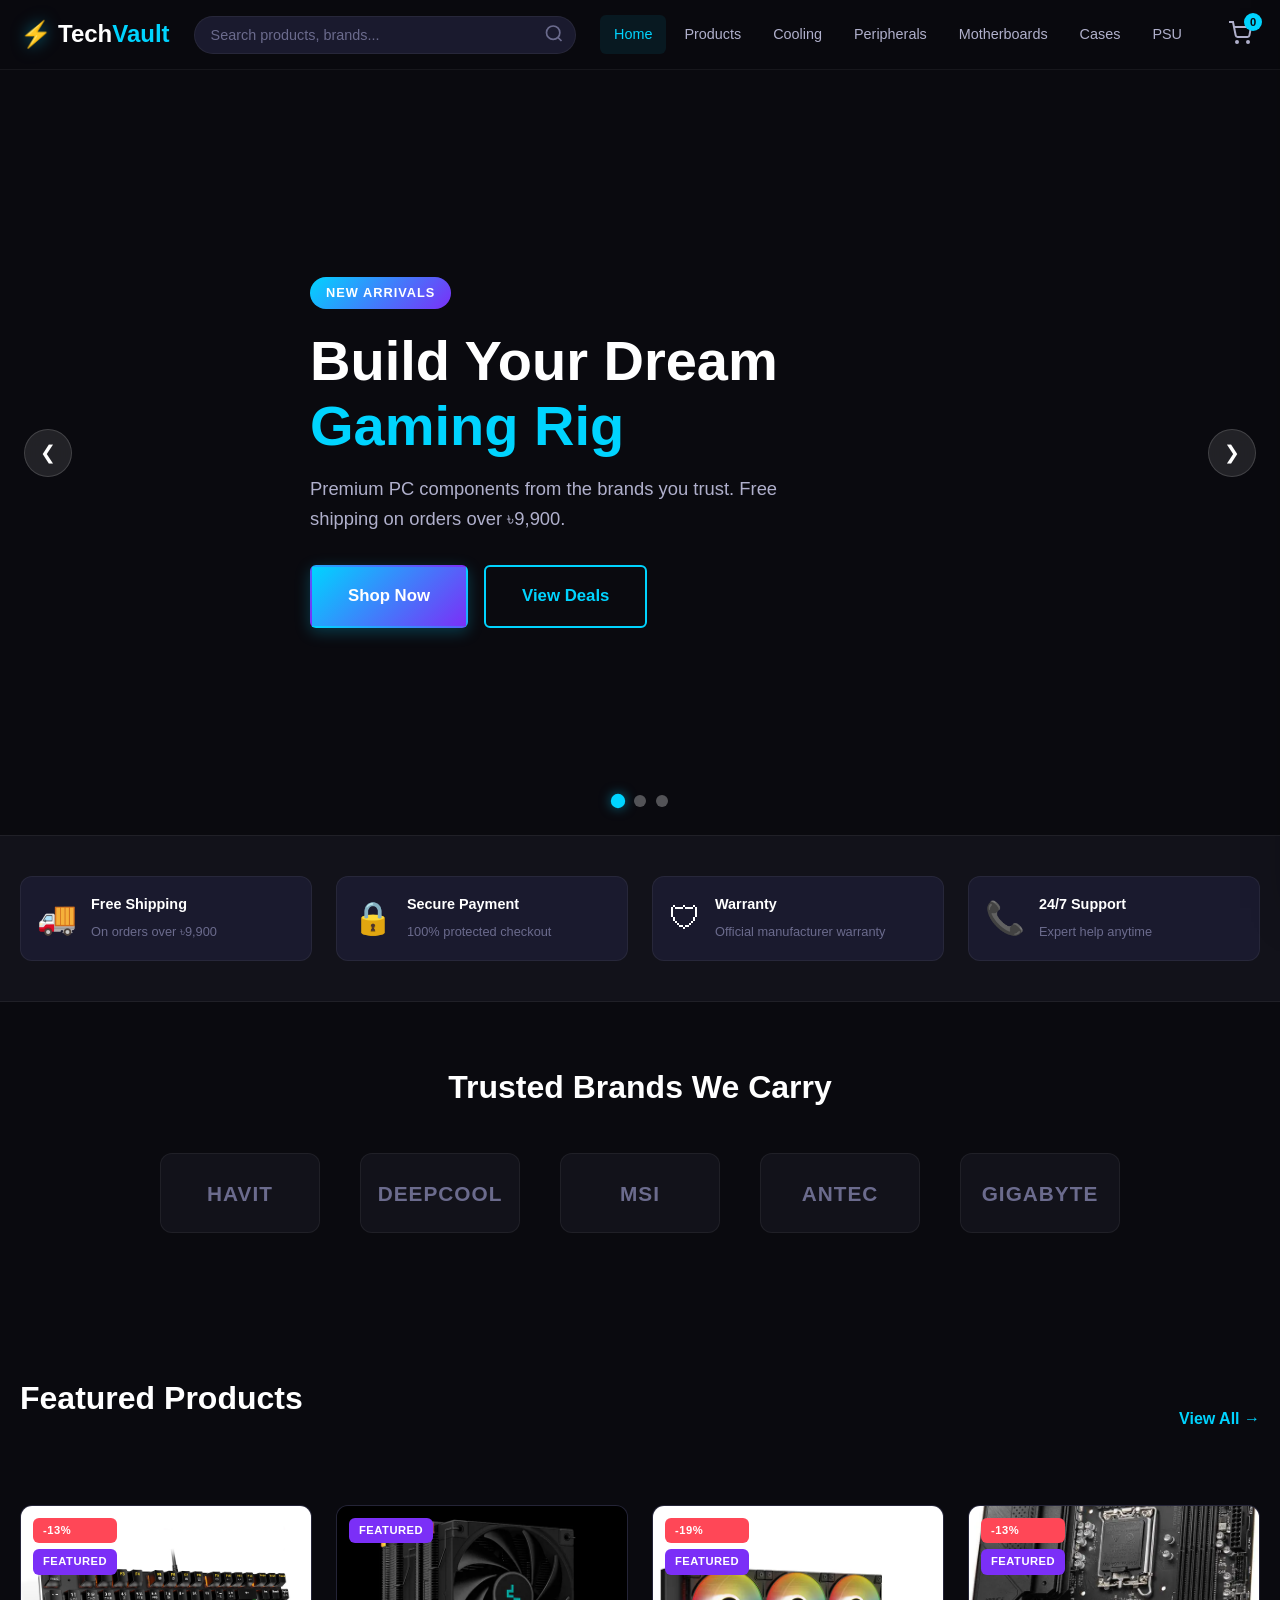
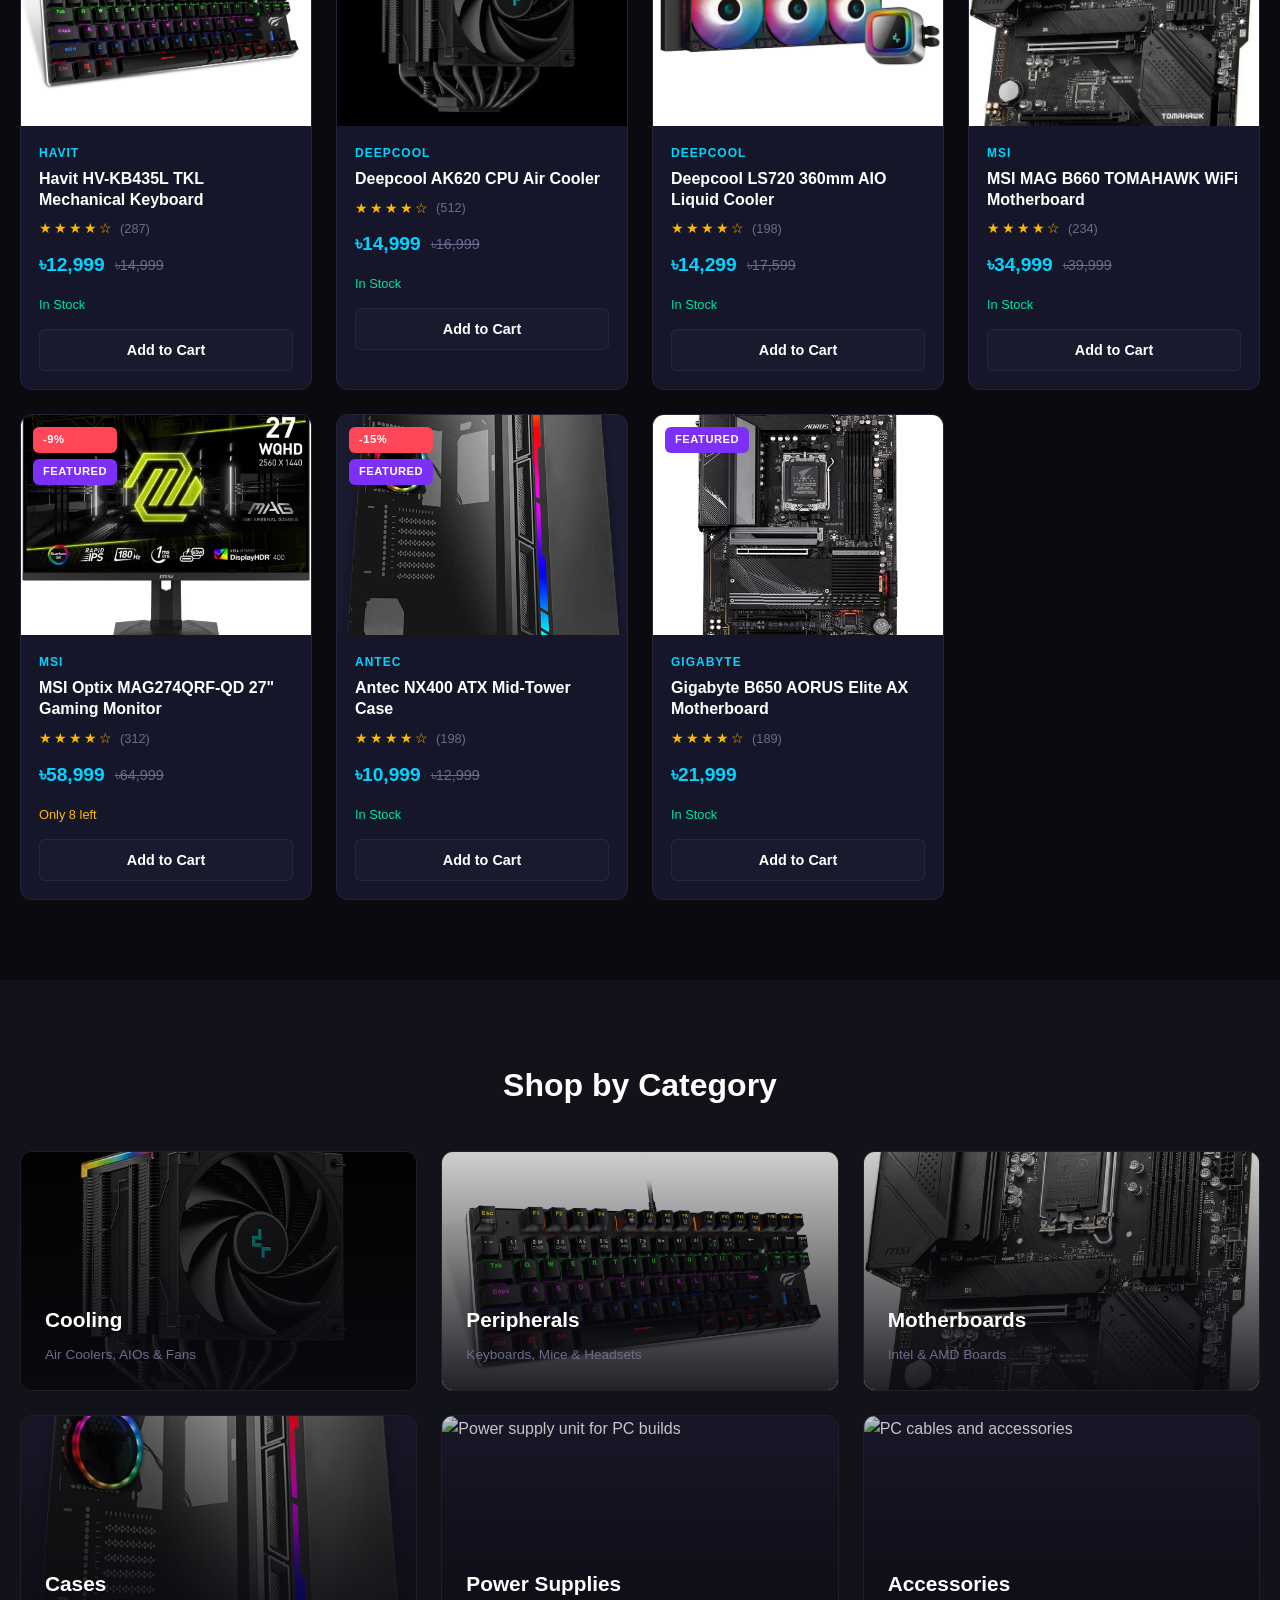
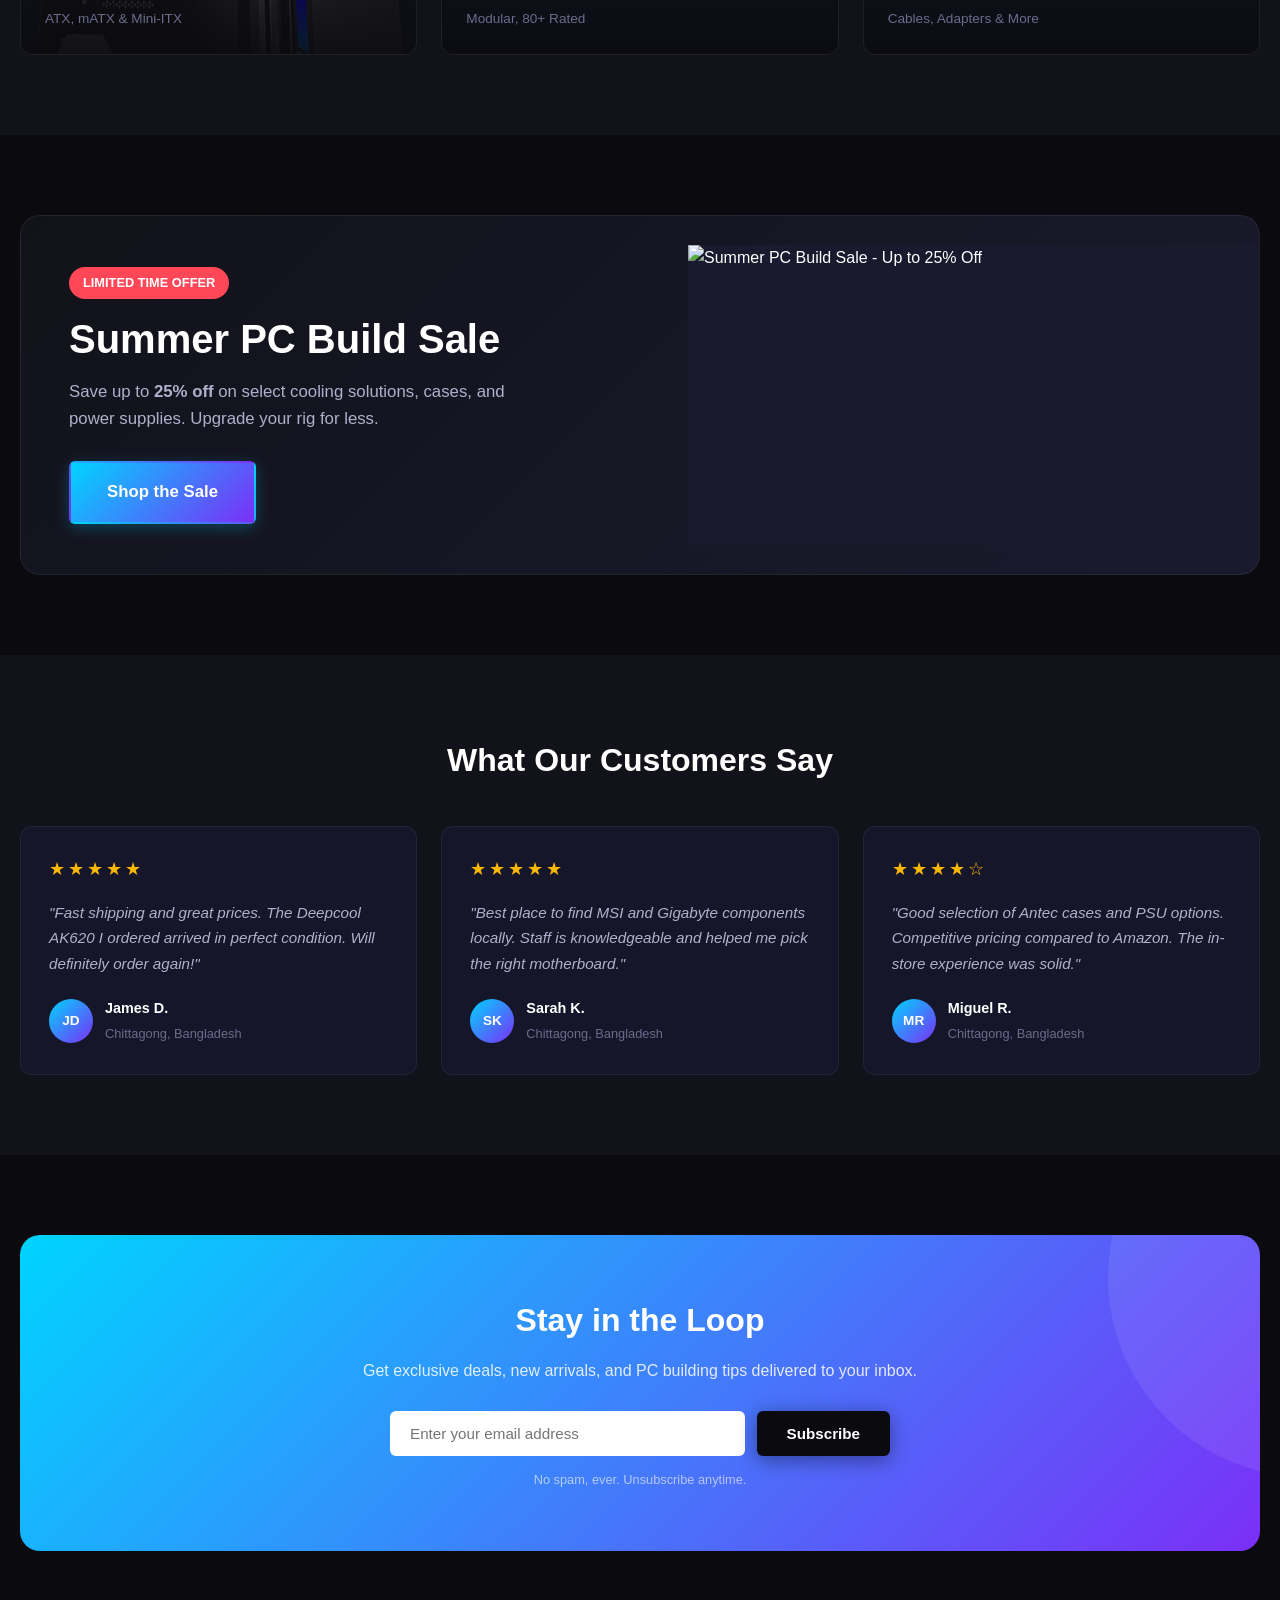
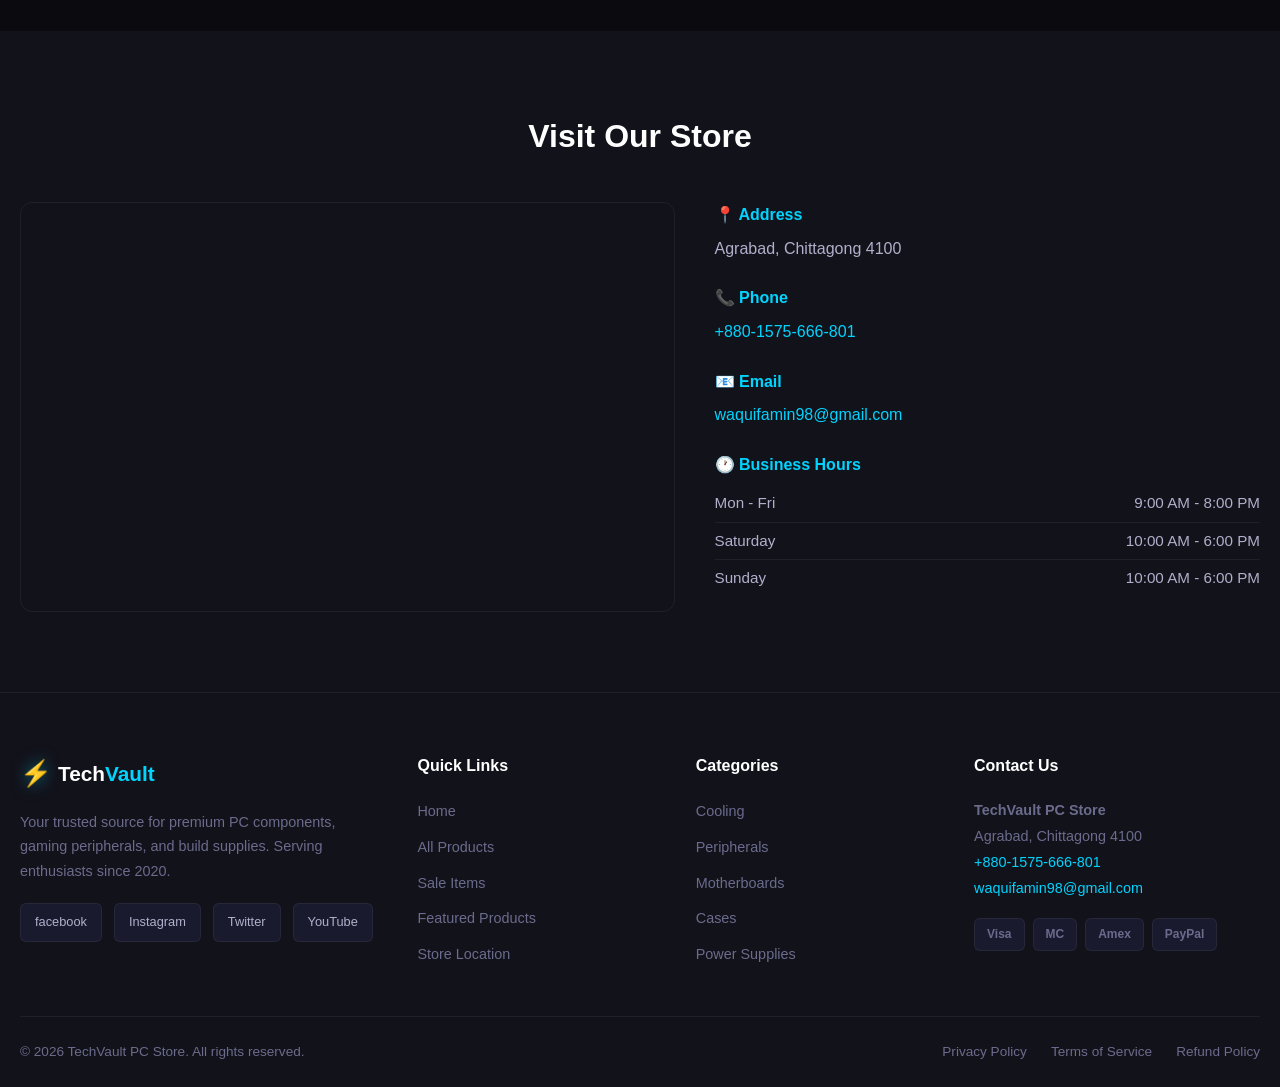
==== commit 9777bd5f: "Update featured products and category images" ====
--- a/index.html
+++ b/index.html
@@ -379,7 +379,7 @@
                 <div class="categories__grid">
                     <a href="products.html?cat=cooling" class="category-card">
                         <div class="category-card__img">
-                            <img src="https://picsum.photos/seed/cat-cooling/600/400" alt="CPU Coolers and Cooling Solutions" loading="lazy">
+                            <img src="images/products/deepcool-ak620.jpg" alt="CPU cooler and cooling solution" loading="lazy">
                         </div>
                         <div class="category-card__info">
                             <h3>Cooling</h3>
@@ -388,7 +388,7 @@
                     </a>
                     <a href="products.html?cat=peripherals" class="category-card">
                         <div class="category-card__img">
-                            <img src="https://picsum.photos/seed/cat-periph/600/400" alt="Gaming Keyboards, Mice & Headsets" loading="lazy">
+                            <img src="images/products/havit-hv-kb435l.jpg" alt="Gaming keyboard and peripherals" loading="lazy">
                         </div>
                         <div class="category-card__info">
                             <h3>Peripherals</h3>
@@ -397,7 +397,7 @@
                     </a>
                     <a href="products.html?cat=motherboards" class="category-card">
                         <div class="category-card__img">
-                            <img src="https://picsum.photos/seed/cat-mobo/600/400" alt="Intel and AMD Motherboards" loading="lazy">
+                            <img src="images/products/msi-mag-b660.jpg" alt="Intel and AMD motherboards" loading="lazy">
                         </div>
                         <div class="category-card__info">
                             <h3>Motherboards</h3>
@@ -406,7 +406,7 @@
                     </a>
                     <a href="products.html?cat=cases" class="category-card">
                         <div class="category-card__img">
-                            <img src="https://picsum.photos/seed/cat-cases/600/400" alt="PC Cases and Chassis" loading="lazy">
+                            <img src="images/products/antec-nx400.png" alt="PC cases and chassis" loading="lazy">
                         </div>
                         <div class="category-card__info">
                             <h3>Cases</h3>
@@ -415,7 +415,7 @@
                     </a>
                     <a href="products.html?cat=psu" class="category-card">
                         <div class="category-card__img">
-                            <img src="https://picsum.photos/seed/cat-psu/600/400" alt="PC Power Supply Units" loading="lazy">
+                            <img src="https://images.unsplash.com/photo-1518770660439-4636190af475?auto=format&fit=crop&w=600&q=80" alt="Power supply unit for PC builds" loading="lazy">
                         </div>
                         <div class="category-card__info">
                             <h3>Power Supplies</h3>
@@ -424,7 +424,7 @@
                     </a>
                     <a href="products.html?cat=cables" class="category-card">
                         <div class="category-card__img">
-                            <img src="https://picsum.photos/seed/cat-access/600/400" alt="PC Cables and Accessories" loading="lazy">
+                            <img src="https://images.unsplash.com/photo-1517336714731-489689fd1ca8?auto=format&fit=crop&w=600&q=80" alt="PC cables and accessories" loading="lazy">
                         </div>
                         <div class="category-card__info">
                             <h3>Accessories</h3>
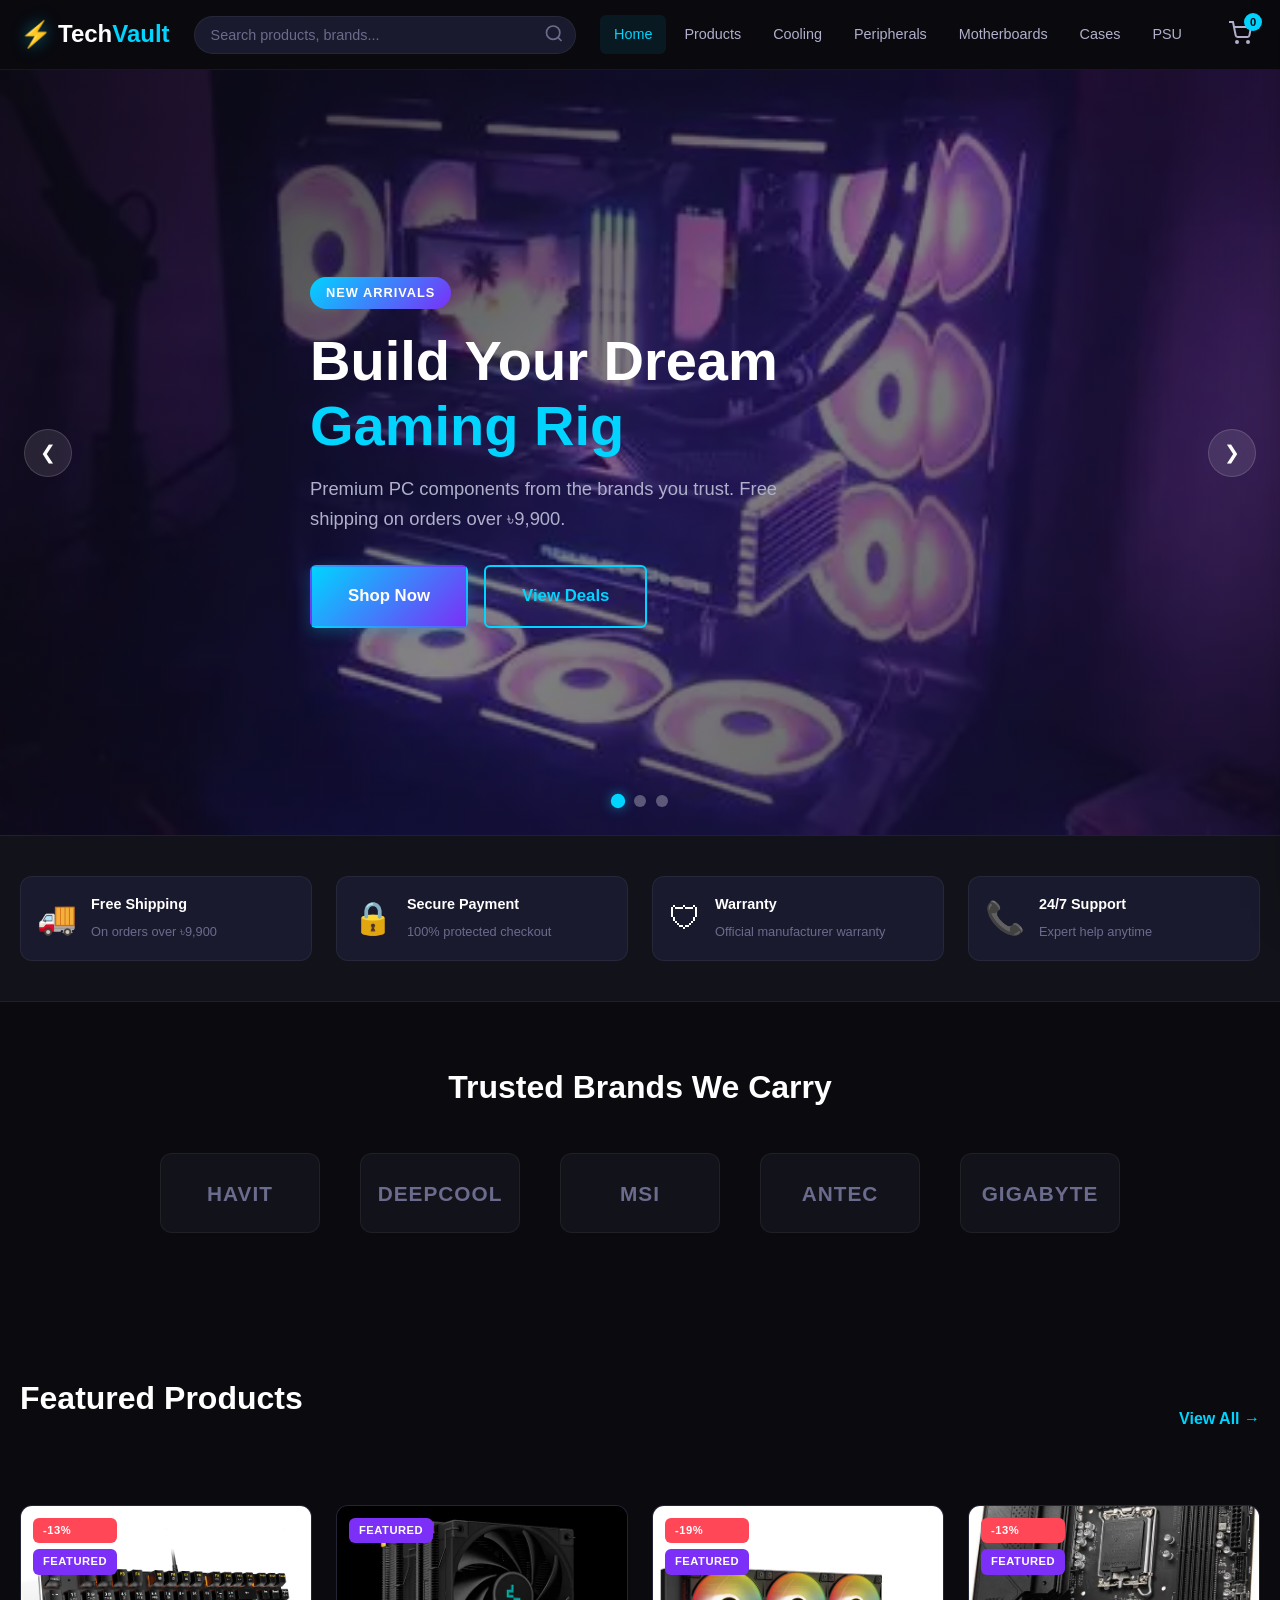
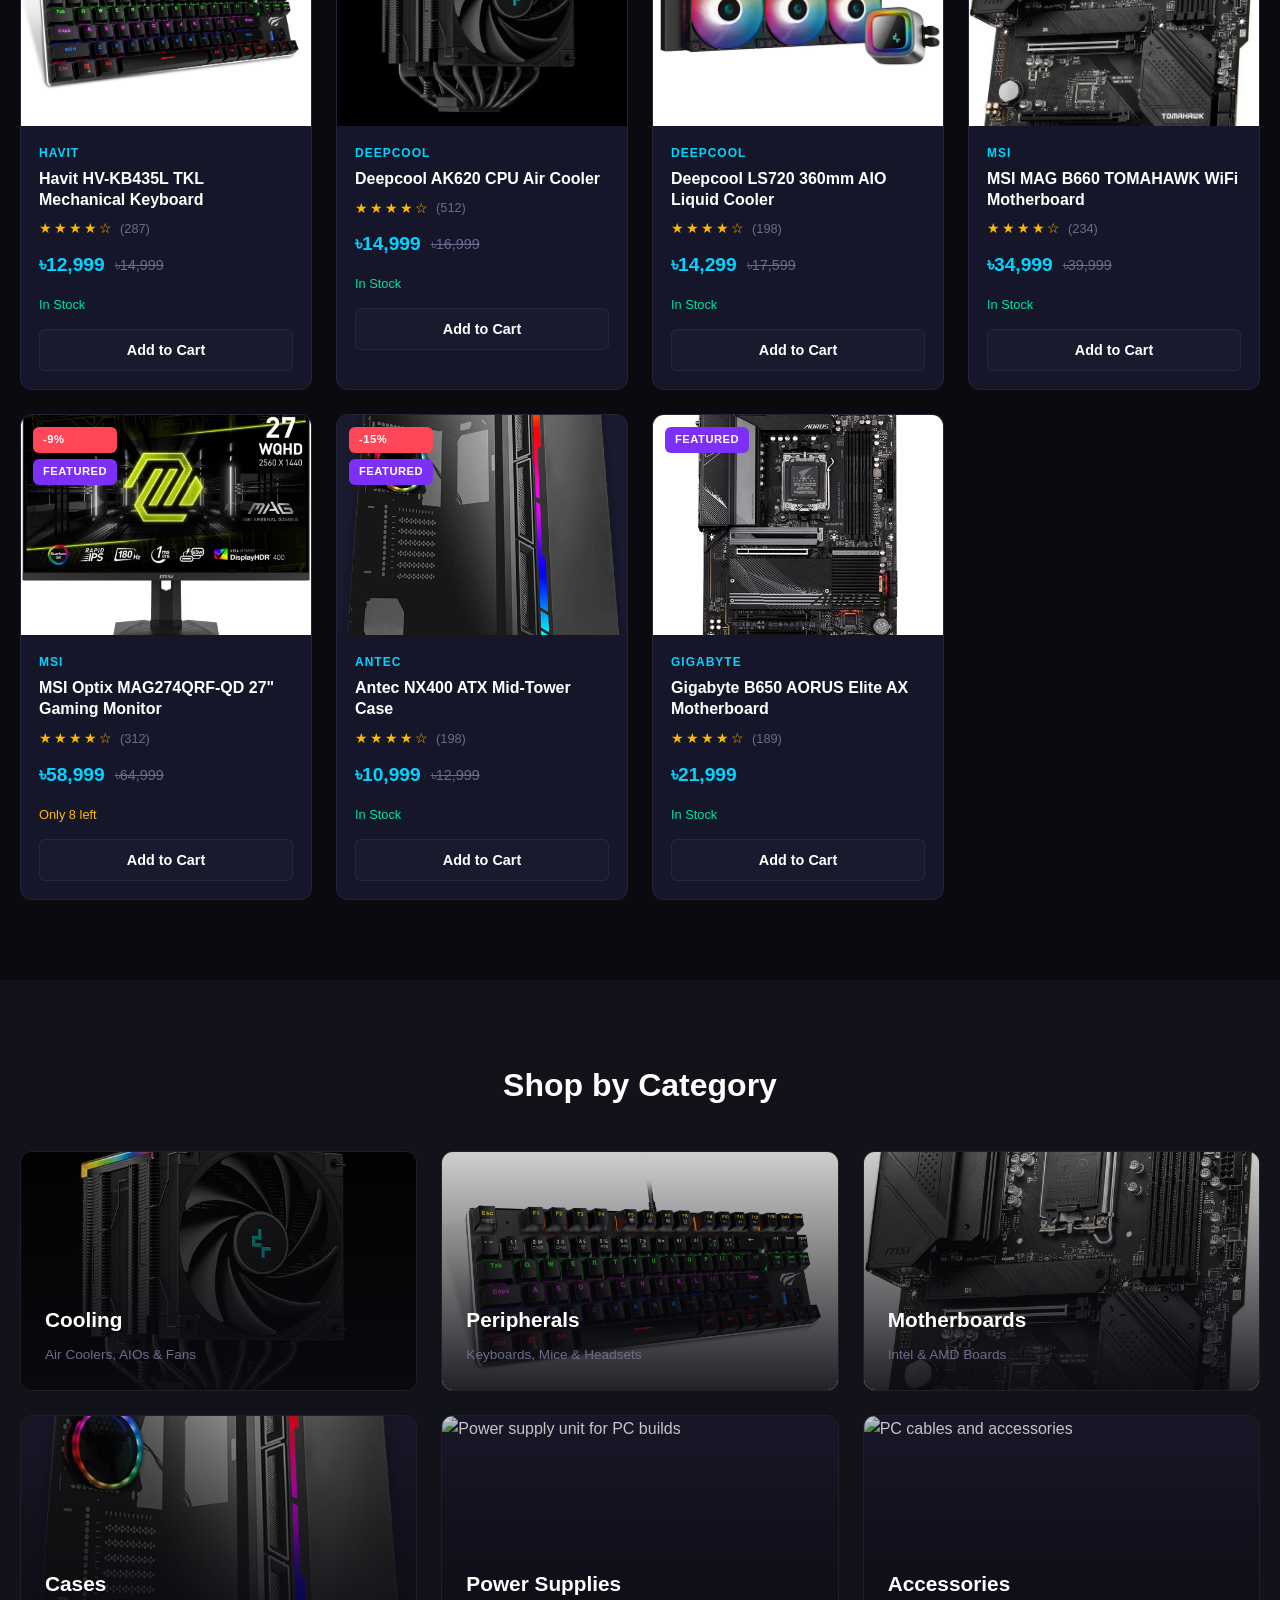
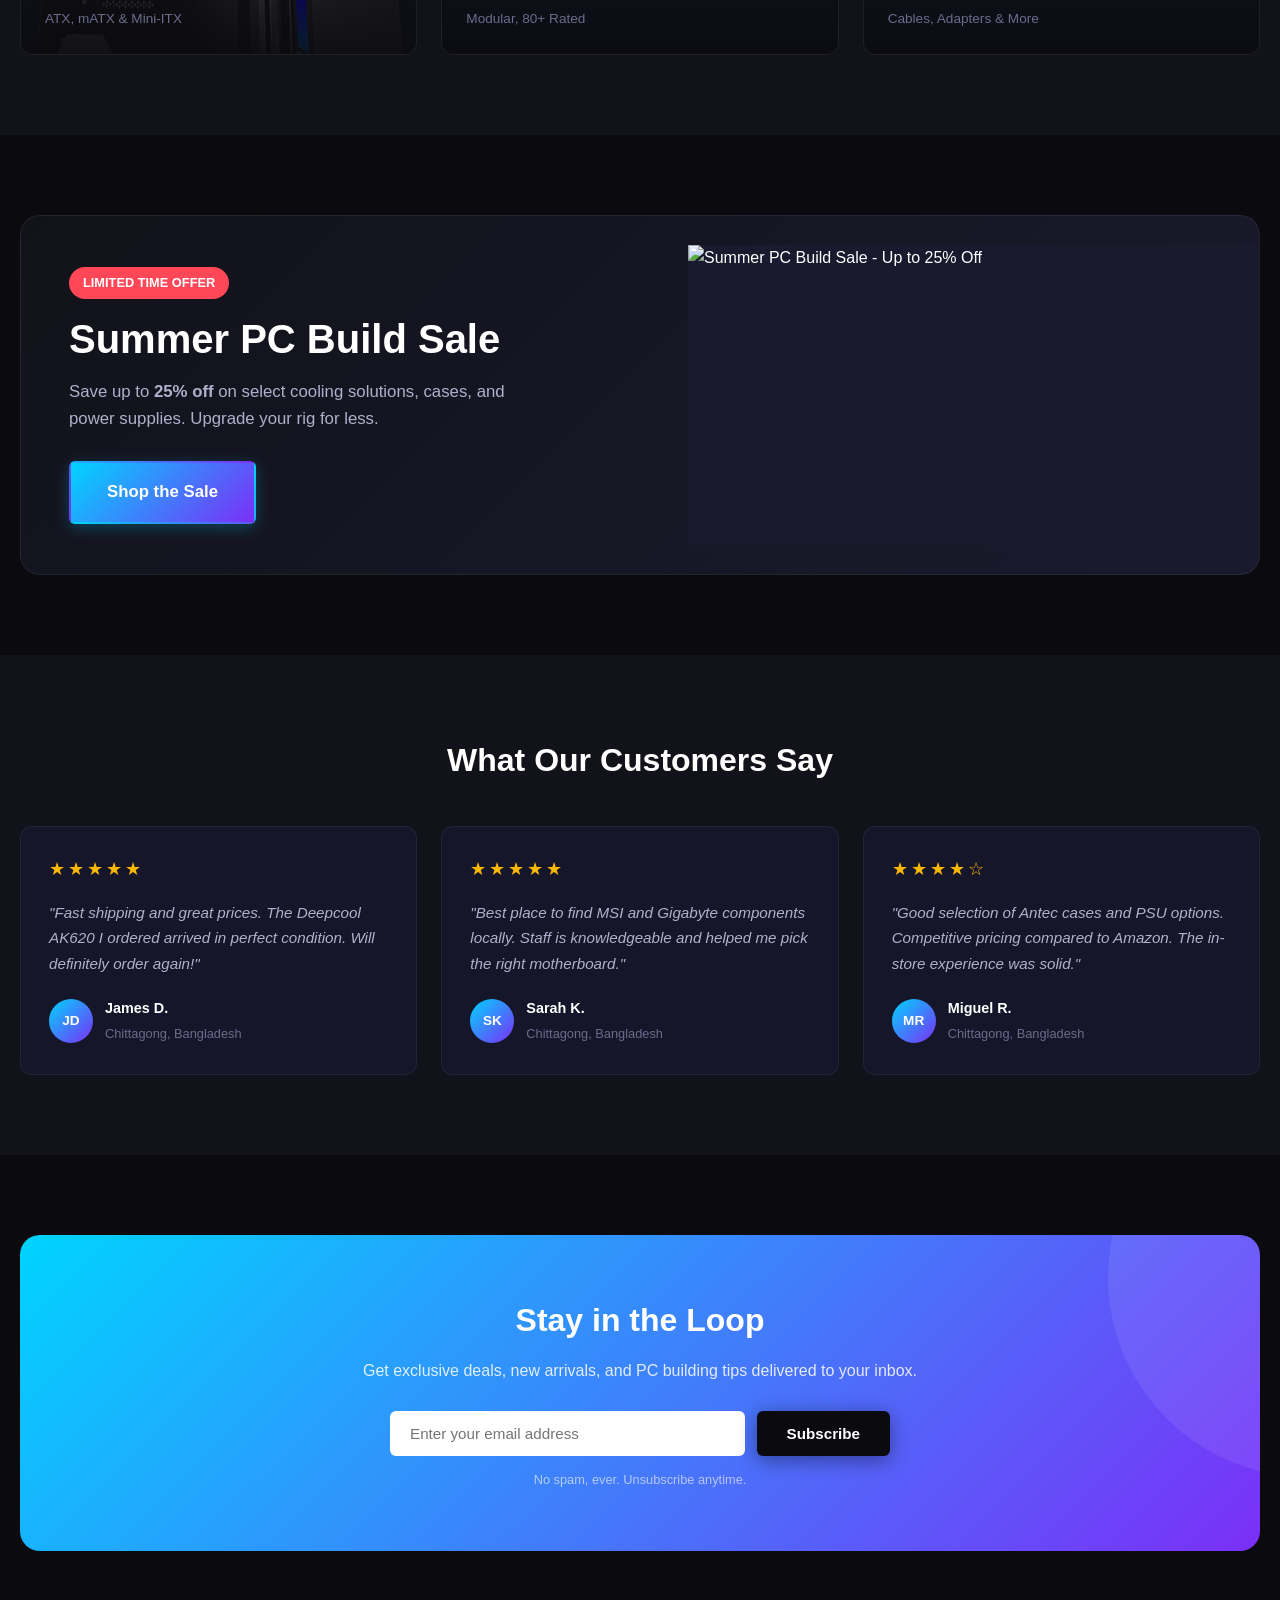
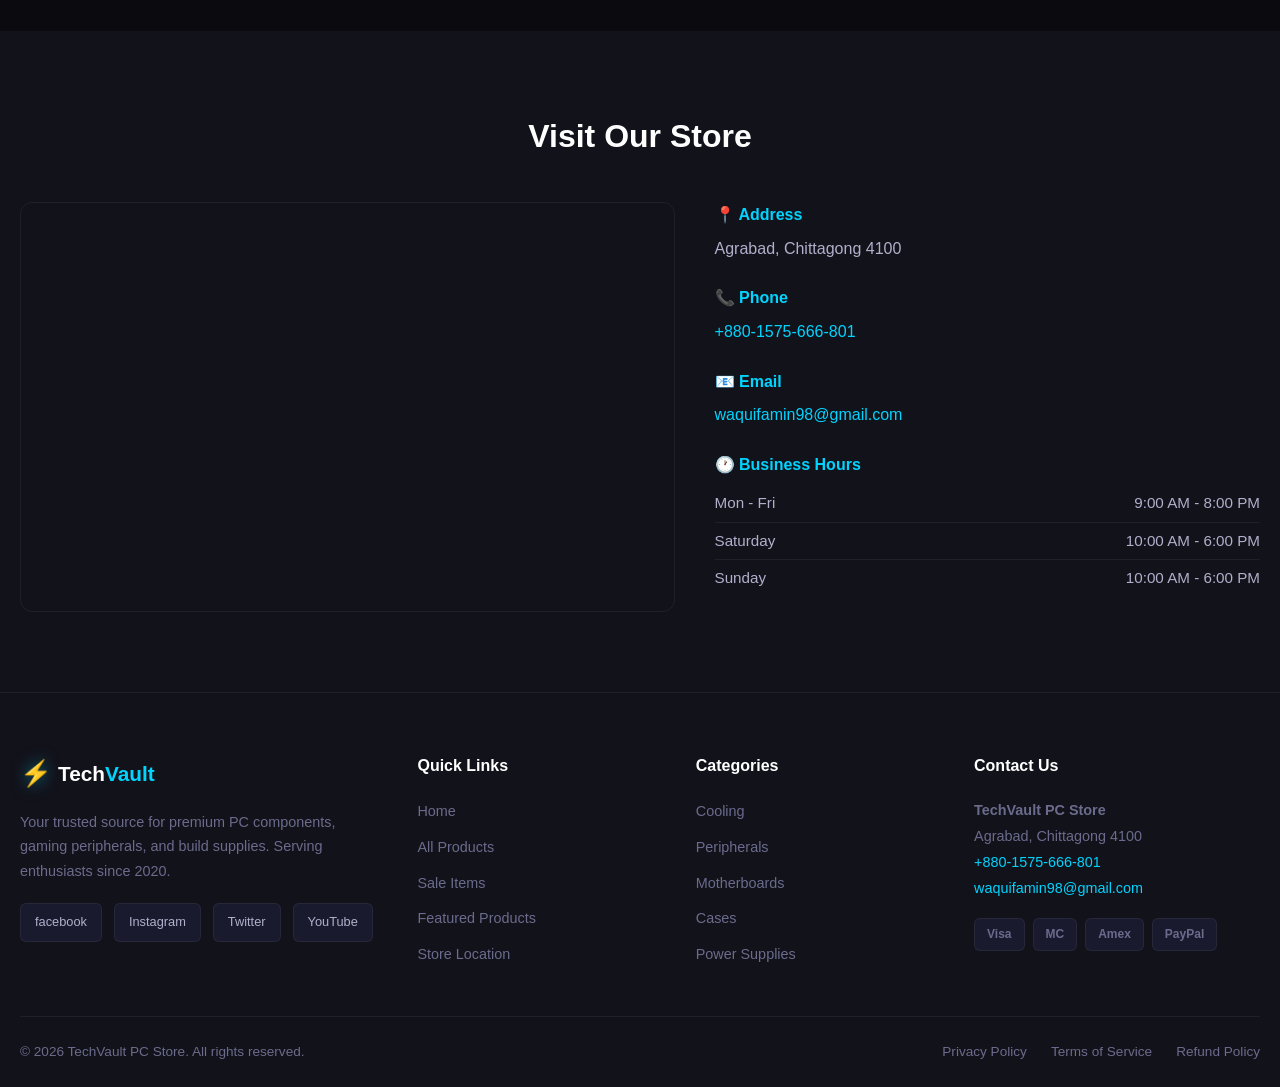
==== commit 88b5432e: "Fix hero images using local assets" ====
--- a/index.html
+++ b/index.html
@@ -247,7 +247,7 @@
             <div class="hero__carousel" id="heroCarousel">
                 <!-- Slide 1 -->
                 <div class="hero__slide active" data-slide="0">
-                    <div class="hero__slide-bg" style="background-image: url('https://picsum.photos/seed/hero-gaming/1920/1080');"></div>
+                    <div class="hero__slide-bg" style="background-image: url('images/hero/build-your-own-rig.webp');"></div>
                     <div class="hero__overlay"></div>
                     <div class="hero__content container">
                         <span class="hero__badge">New Arrivals</span>
@@ -261,7 +261,7 @@
                 </div>
                 <!-- Slide 2 -->
                 <div class="hero__slide" data-slide="1">
-                    <div class="hero__slide-bg" style="background-image: url('https://picsum.photos/seed/hero-cooling/1920/1080');"></div>
+                    <div class="hero__slide-bg" style="background-image: url('images/hero/deepcool-cooling-sale.png');"></div>
                     <div class="hero__overlay"></div>
                     <div class="hero__content container">
                         <span class="hero__badge">Hot Deals</span>
@@ -274,7 +274,7 @@
                 </div>
                 <!-- Slide 3 -->
                 <div class="hero__slide" data-slide="2">
-                    <div class="hero__slide-bg" style="background-image: url('https://picsum.photos/seed/hero-motherboard/1920/1080');"></div>
+                    <div class="hero__slide-bg" style="background-image: url('images/hero/msi-motherboards.jpg');"></div>
                     <div class="hero__overlay"></div>
                     <div class="hero__content container">
                         <span class="hero__badge">Featured Brand</span>
